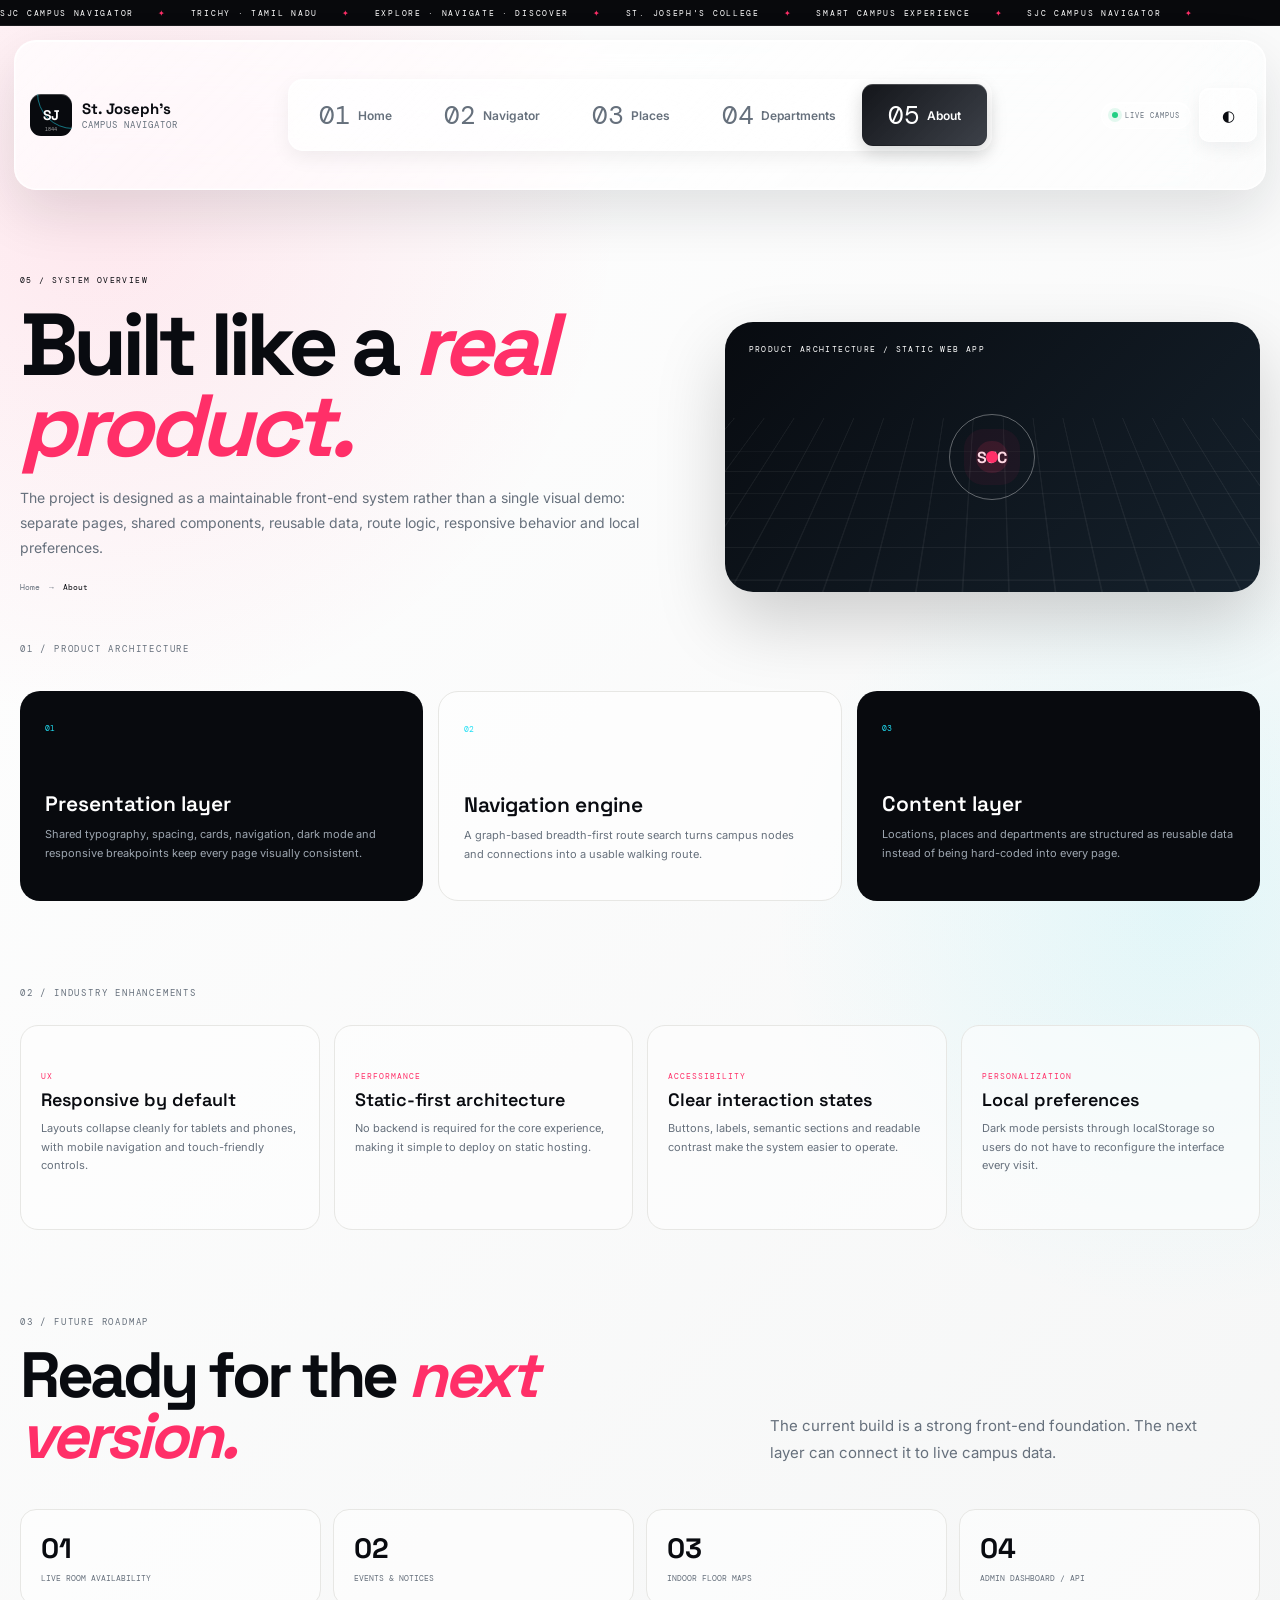
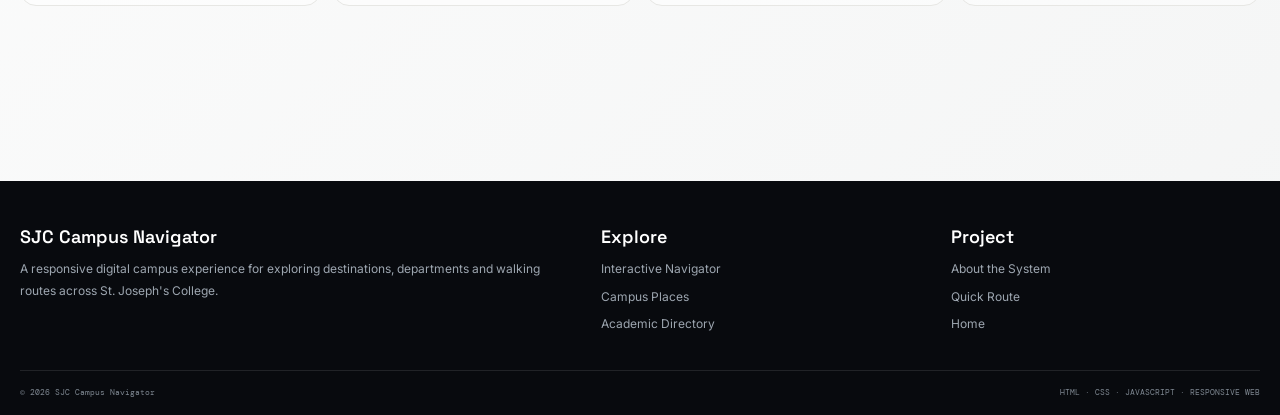
==== about.html @ dd1630ba "Add files via upload" ====
<!doctype html><html lang="en"><head><meta charset="UTF-8"><meta name="viewport" content="width=device-width,initial-scale=1.0"><meta name="description" content="SJC Campus Navigator — an interactive digital campus experience for St. Joseph's College, Tiruchirappalli."><link rel="preconnect" href="https://fonts.googleapis.com"><link rel="preconnect" href="https://fonts.gstatic.com" crossorigin><link href="https://fonts.googleapis.com/css2?family=DM+Mono:wght@400;500&family=Inter:wght@400;500;600;700;800&family=Space+Grotesk:wght@400;500;600;700&display=swap" rel="stylesheet"><link rel="stylesheet" href="style.css"><link rel="stylesheet" href="app.css"><title>SJC — About the Navigator</title></head><body><div class="top-strip"><div class="strip-track"><span>SJC CAMPUS NAVIGATOR</span><i>✦</i><span>TRICHY · TAMIL NADU</span><i>✦</i><span>EXPLORE · NAVIGATE · DISCOVER</span><i>✦</i><span>ST. JOSEPH'S COLLEGE</span><i>✦</i><span>SMART CAMPUS EXPERIENCE</span><i>✦</i><span>SJC CAMPUS NAVIGATOR</span><i>✦</i></div></div>
<header class="site-header"><a href="index.html" class="brand"><div class="brand-mark"><span>SJ</span><small>1844</small></div><div class="brand-copy"><strong>St. Joseph's</strong><span>Campus Navigator</span></div></a>
<nav class="main-nav"><a href="index.html" data-page="index.html" class="">01 <span>Home</span></a><a href="navigator.html" data-page="navigator.html" class="">02 <span>Navigator</span></a><a href="places.html" data-page="places.html" class="">03 <span>Places</span></a><a href="departments.html" data-page="departments.html" class="">04 <span>Departments</span></a><a href="about.html" data-page="about.html" class="active">05 <span>About</span></a></nav><div class="header-actions"><div class="live-status"><span></span>LIVE CAMPUS</div><button data-theme class="icon-button" aria-label="Toggle theme">◐</button><button class="icon-button mobile-toggle" aria-label="Open menu" aria-expanded="false">☰</button></div></header>
<main class="page-shell"><section class="page-hero"><div class="page-hero-grid"><div><span class="page-kicker">05 / SYSTEM OVERVIEW</span><h1>Built like a <em>real product.</em></h1><p>The project is designed as a maintainable front-end system rather than a single visual demo: separate pages, shared components, reusable data, route logic, responsive behavior and local preferences.</p><div class="breadcrumbs"><a href="index.html">Home</a><b>→</b><span>About</span></div></div><div class="page-hero-art"><span class="art-label">PRODUCT ARCHITECTURE / STATIC WEB APP</span><div class="art-pin">SJC</div></div></div></section>
<section><span class="section-label">01 / PRODUCT ARCHITECTURE</span><div class="feature-grid"><article class="feature-card"><span class="num">01</span><h3>Presentation layer</h3><p>Shared typography, spacing, cards, navigation, dark mode and responsive breakpoints keep every page visually consistent.</p></article><article class="feature-card light"><span class="num">02</span><h3>Navigation engine</h3><p>A graph-based breadth-first route search turns campus nodes and connections into a usable walking route.</p></article><article class="feature-card"><span class="num">03</span><h3>Content layer</h3><p>Locations, places and departments are structured as reusable data instead of being hard-coded into every page.</p></article></div></section>
<section style="padding:80px 0 20px"><span class="section-label">02 / INDUSTRY ENHANCEMENTS</span><div class="directory-grid" style="margin-top:25px"><article class="directory-card"><span class="card-category">UX</span><h3>Responsive by default</h3><p>Layouts collapse cleanly for tablets and phones, with mobile navigation and touch-friendly controls.</p></article><article class="directory-card"><span class="card-category">PERFORMANCE</span><h3>Static-first architecture</h3><p>No backend is required for the core experience, making it simple to deploy on static hosting.</p></article><article class="directory-card"><span class="card-category">ACCESSIBILITY</span><h3>Clear interaction states</h3><p>Buttons, labels, semantic sections and readable contrast make the system easier to operate.</p></article><article class="directory-card"><span class="card-category">PERSONALIZATION</span><h3>Local preferences</h3><p>Dark mode persists through localStorage so users do not have to reconfigure the interface every visit.</p></article></div></section>
<section style="padding:60px 0 40px"><div class="section-heading-row"><div><span class="section-label">03 / FUTURE ROADMAP</span><h2>Ready for the <em>next version.</em></h2></div><p>The current build is a strong front-end foundation. The next layer can connect it to live campus data.</p></div><div class="stats-row"><div class="stat-card"><strong>01</strong><span>Live room availability</span></div><div class="stat-card"><strong>02</strong><span>Events & notices</span></div><div class="stat-card"><strong>03</strong><span>Indoor floor maps</span></div><div class="stat-card"><strong>04</strong><span>Admin dashboard / API</span></div></div></section></main><footer class="app-footer"><div class="app-footer-inner"><div><h3>SJC Campus Navigator</h3><p>A responsive digital campus experience for exploring destinations, departments and walking routes across St. Joseph's College.</p></div><div><h3>Explore</h3><div class="app-footer-links"><a href="navigator.html">Interactive Navigator</a><a href="places.html">Campus Places</a><a href="departments.html">Academic Directory</a></div></div><div><h3>Project</h3><div class="app-footer-links"><a href="about.html">About the System</a><a href="navigator.html?to=library">Quick Route</a><a href="index.html">Home</a></div></div></div><div class="app-footer-bottom"><span>© <span data-year>2026</span> SJC Campus Navigator</span><span>HTML · CSS · JAVASCRIPT · RESPONSIVE WEB</span></div></footer><script src="app.js"></script></body></html>
---- style.css ----
/* =========================================================
   SJC CAMPUS NAVIGATOR
   REFERENCE-INSPIRED EDITORIAL PORTFOLIO UI

   DESIGN ONLY
   HTML / JAVASCRIPT BEHAVIOUR UNCHANGED
========================================================= */

:root{
  --ink:#090b10;
  --ink-2:#171a21;
  --muted:#66707c;

  --paper:#f8f8f6;
  --white:#fff;

  --pink:#ff2f68;
  --pink-soft:#ffd9e5;

  --cyan:#20dff4;
  --cyan-soft:#d9fbff;

  --line:#e7e7e4;

  --dark:#071018;
  --dark-card:#0d1720;

  --ease:cubic-bezier(.2,.8,.2,1);

  --shadow:
    0 20px 55px rgba(15,18,24,.10);

  --shadow-sm:
    0 10px 28px rgba(15,18,24,.08);

  --r:18px;
  --r-lg:26px;
  --r-xl:34px;
}


/* =========================================================
   RESET
========================================================= */

*{
  margin:0;
  padding:0;
  box-sizing:border-box;
}

html{
  scroll-behavior:smooth;
}

body{
  min-height:100vh;
  overflow-x:hidden;

  font-family:"Inter",Arial,sans-serif;
  color:var(--ink);

  background:
    radial-gradient(
      circle at 8% 10%,
      rgba(255,47,104,.11),
      transparent 24%
    ),
    radial-gradient(
      circle at 92% 45%,
      rgba(32,223,244,.10),
      transparent 25%
    ),
    linear-gradient(
      135deg,
      #ffffff,
      #f4f5f5
    );
}

body.dark{
  --ink:#f5f7fa;
  --ink-2:#ffffff;
  --muted:#9aa7b2;
  --line:rgba(255,255,255,.10);

  background:
    radial-gradient(
      circle at 8% 10%,
      rgba(255,47,104,.14),
      transparent 25%
    ),
    radial-gradient(
      circle at 90% 35%,
      rgba(32,223,244,.10),
      transparent 27%
    ),
    linear-gradient(
      135deg,
      #061018,
      #0a151e
    );
}

a{
  color:inherit;
  text-decoration:none;
}

button,
input,
select{
  font:inherit;
}


/* =========================================================
   AMBIENT BACKGROUND
========================================================= */

.ambient{
  position:fixed;

  width:360px;
  height:360px;

  border-radius:50%;

  filter:blur(110px);

  opacity:.15;

  pointer-events:none;

  z-index:-1;

  animation:
    floatOrb 12s ease-in-out infinite alternate;
}

.ambient-one{
  top:0;
  left:-180px;

  background:var(--pink);
}

.ambient-two{
  top:42%;
  right:-180px;

  background:var(--cyan);

  animation-delay:-4s;
}

.ambient-three{
  bottom:-220px;
  left:42%;

  background:#ff6eaa;

  animation-delay:-7s;
}

@keyframes floatOrb{

  to{
    transform:
      translate3d(30px,25px,0)
      scale(1.08);
  }

}


/* =========================================================
   TOP STRIP
========================================================= */

.top-strip{
  height:26px;

  overflow:hidden;

  background:#08090c;

  color:#fff;

  border-bottom:
    1px solid rgba(255,255,255,.08);
}

.strip-track{
  width:max-content;
  height:100%;

  display:flex;
  align-items:center;

  gap:24px;

  animation:
    stripMove 28s linear infinite;

  font-family:"DM Mono",monospace;

  font-size:8px;

  letter-spacing:1.7px;

  white-space:nowrap;
}

.strip-track i{
  color:var(--pink);
  font-style:normal;
}

@keyframes stripMove{

  from{
    transform:translateX(0);
  }

  to{
    transform:translateX(-50%);
  }

}


/* =========================================================
   HEADER
========================================================= */

.site-header{

  position:sticky;

  top:12px;

  z-index:100;

  width:min(
    1240px,
    calc(100% - 34px)
  );

  min-height:64px;

  margin:14px auto 0;

  padding:
    8px
    10px
    8px
    15px;

  display:flex;

  align-items:center;

  justify-content:space-between;

  gap:20px;

  border:
    1px solid rgba(0,0,0,.08);

  border-radius:16px;

  background:
    rgba(255,255,255,.84);

  backdrop-filter:
    blur(22px);

  -webkit-backdrop-filter:
    blur(22px);

  box-shadow:
    0 12px 35px
    rgba(10,12,16,.07);
}

body.dark .site-header{

  background:
    rgba(7,16,24,.86);

  border-color:
    rgba(255,255,255,.10);
}


/* =========================================================
   BRAND
========================================================= */

.brand{
  display:flex;
  align-items:center;

  gap:10px;
}

.brand-mark{

  width:42px;
  height:42px;

  display:grid;
  place-items:center;

  position:relative;

  overflow:hidden;

  border-radius:11px;

  background:#080a0e;

  color:#fff;

  box-shadow:
    inset 0 1px
    rgba(255,255,255,.25);
}

.brand-mark::after{

  content:"";

  position:absolute;

  width:70px;
  height:70px;

  border:
    1px solid
    rgba(32,223,244,.5);

  border-radius:50%;

  transform:
    translate(22px,-22px);
}

.brand-mark span{

  position:relative;

  z-index:1;

  font:
    700 14px
    "Space Grotesk",
    sans-serif;
}

.brand-mark small{

  position:absolute;

  bottom:3px;

  font:
    5px
    "DM Mono",
    monospace;

  opacity:.65;
}

.brand-copy strong{

  display:block;

  font:
    700 13px
    "Space Grotesk",
    sans-serif;
}

.brand-copy span{

  display:block;

  margin-top:1px;

  color:var(--muted);

  font:
    7px
    "DM Mono",
    monospace;

  letter-spacing:1px;

  text-transform:uppercase;
}


/* =========================================================
   NAVIGATION
========================================================= */

.main-nav{

  display:flex;

  align-items:center;

  gap:24px;
}

.main-nav a{

  position:relative;

  display:flex;

  align-items:center;

  gap:5px;

  color:var(--muted);

  font:
    8px
    "DM Mono",
    monospace;

  transition:
    .3s var(--ease);
}

.main-nav a span{

  font:
    600 10px
    Inter,
    sans-serif;
}

.main-nav a::after{

  content:"";

  position:absolute;

  left:0;
  right:0;

  bottom:-8px;

  height:2px;

  border-radius:9px;

  background:
    linear-gradient(
      90deg,
      var(--pink),
      var(--cyan)
    );

  transform:
    scaleX(0);

  transform-origin:left;

  transition:
    .3s var(--ease);
}

.main-nav a:hover,
.main-nav a.active{

  color:var(--ink);
}

.main-nav a:hover::after,
.main-nav a.active::after{

  transform:
    scaleX(1);
}


/* =========================================================
   HEADER ACTIONS
========================================================= */

.header-actions{

  display:flex;

  align-items:center;

  gap:8px;
}

.live-status{

  display:flex;

  align-items:center;

  gap:7px;

  padding:
    8px
    10px;

  border:
    1px solid
    var(--line);

  border-radius:50px;

  color:var(--muted);

  font:
    7px
    "DM Mono",
    monospace;

  letter-spacing:1px;
}

.live-status span{

  width:6px;
  height:6px;

  border-radius:50%;

  background:#21cf83;

  box-shadow:
    0 0 0 4px
    rgba(33,207,131,.12);

  animation:
    pulseDot 2s infinite;
}

@keyframes pulseDot{

  50%{

    box-shadow:
      0 0 0 8px
      rgba(33,207,131,0);
  }

}

.icon-button{

  width:36px;
  height:36px;

  border:
    1px solid
    var(--line);

  border-radius:10px;

  background:transparent;

  color:var(--ink);

  cursor:pointer;

  transition:
    .3s var(--ease);
}

.icon-button:hover{

  transform:
    rotate(20deg);

  border-color:
    var(--pink);
}


/* =========================================================
   HERO
========================================================= */

.hero{

  width:min(
    1240px,
    calc(100% - 34px)
  );

  margin:
    58px auto 0;
}

.hero-grid{

  min-height:620px;

  display:grid;

  grid-template-columns:
    .88fr
    1.12fr;

  align-items:center;

  gap:46px;
}

.hero-copy{

  animation:
    revealUp
    .8s
    var(--ease)
    both;
}

@keyframes revealUp{

  from{

    opacity:0;

    transform:
      translateY(28px);
  }

  to{

    opacity:1;

    transform:none;
  }

}

.hero-index{

  margin-bottom:22px;

  color:var(--muted);

  font:
    8px
    "DM Mono",
    monospace;

  letter-spacing:2px;
}

.hero-eyebrow{

  width:max-content;

  display:flex;

  align-items:center;

  gap:8px;

  padding:
    7px
    11px;

  border:
    1px solid
    var(--line);

  border-radius:50px;

  color:var(--pink);

  background:
    rgba(255,255,255,.55);

  font:
    8px
    "DM Mono",
    monospace;

  letter-spacing:1px;
}

body.dark .hero-eyebrow{

  background:
    rgba(255,255,255,.04);
}

.pulse{

  width:6px;
  height:6px;

  border-radius:50%;

  background:var(--pink);

  box-shadow:
    0 0 0 5px
    rgba(255,47,104,.10);
}

.hero h1{

  margin-top:25px;

  font:
    700
    clamp(58px,7vw,96px)
    /.86
    "Space Grotesk",
    sans-serif;

  letter-spacing:-6px;
}

.hero h1 span{

  display:block;

  color:var(--pink);

  font-style:italic;
}

.hero h1 small{

  display:block;

  margin-top:14px;

  color:var(--muted);

  font:
    500
    clamp(16px,1.8vw,22px)
    /1.2
    Inter,
    sans-serif;

  letter-spacing:-.8px;
}

.hero-description{

  max-width:560px;

  margin-top:28px;

  color:var(--muted);

  font-size:13px;

  line-height:1.8;
}


/* =========================================================
   HERO BUTTONS
========================================================= */

.hero-buttons{

  display:flex;

  gap:9px;

  margin-top:28px;
}

.btn{

  min-height:46px;

  display:inline-flex;

  align-items:center;

  justify-content:center;

  gap:24px;

  padding:
    0
    17px;

  border-radius:11px;

  font-size:10px;

  font-weight:800;

  transition:
    .35s var(--ease);
}

.btn-primary{

  color:#fff;

  background:#080a0e;

  box-shadow:
    0 13px 28px
    rgba(8,10,14,.16);
}

.btn-primary b{

  font-size:17px;

  font-weight:400;
}

.btn-primary:hover{

  transform:
    translateY(-4px);

  box-shadow:
    0 20px 36px
    rgba(8,10,14,.22);
}

.btn-outline{

  border:
    1px solid
    var(--line);

  background:
    rgba(255,255,255,.45);
}

.btn-outline:hover{

  transform:
    translateY(-4px);

  border-color:
    var(--pink);

  color:var(--pink);
}


/* =========================================================
   HERO META
========================================================= */

.hero-meta{

  display:grid;

  grid-template-columns:
    repeat(4,1fr);

  max-width:560px;

  margin-top:48px;

  border-top:
    1px solid
    var(--line);
}

.hero-meta div{

  padding:
    16px
    12px
    0
    0;

  border-right:
    1px solid
    var(--line);
}

.hero-meta div:not(:first-child){

  padding-left:14px;
}

.hero-meta div:last-child{

  border-right:0;
}

.hero-meta strong{

  display:block;

  font:
    700 21px
    "Space Grotesk",
    sans-serif;
}

.hero-meta span{

  display:block;

  margin-top:4px;

  color:var(--muted);

  font:
    7px
    "DM Mono",
    monospace;

  text-transform:uppercase;

  letter-spacing:.8px;
}


/* =========================================================
   HERO ART
========================================================= */

.hero-art{

  position:relative;

  min-height:570px;
}

.art-frame{

  position:absolute;

  inset:
    10px
    0
    20px
    20px;

  overflow:hidden;

  border-radius:30px;

  border:
    1px solid
    rgba(255,255,255,.7);

  background:

    radial-gradient(
      circle at 80% 18%,
      rgba(32,223,244,.32),
      transparent 25%
    ),

    radial-gradient(
      circle at 18% 80%,
      rgba(255,47,104,.28),
      transparent 28%
    ),

    linear-gradient(
      145deg,
      #090b10,
      #141922 55%,
      #090b10
    );

  box-shadow:
    0 35px 80px
    rgba(9,11,16,.22);
}

.art-grid{

  position:absolute;

  inset:0;

  background-image:

    linear-gradient(
      rgba(255,255,255,.045)
      1px,
      transparent 1px
    ),

    linear-gradient(
      90deg,
      rgba(255,255,255,.045)
      1px,
      transparent 1px
    );

  background-size:
    42px
    42px;

  mask-image:
    linear-gradient(
      to bottom right,
      #000,
      transparent
    );
}

.art-topline{

  position:absolute;

  top:20px;

  left:23px;
  right:23px;

  display:flex;

  justify-content:space-between;

  color:
    rgba(255,255,255,.55);

  font:
    7px
    "DM Mono",
    monospace;

  letter-spacing:1.4px;
}

.art-coordinate{

  position:absolute;

  right:23px;

  top:70px;

  color:
    rgba(255,255,255,.32);

  font:
    7px/1.7
    "DM Mono",
    monospace;

  text-align:right;
}


/* =========================================================
   HERO ORBITS
========================================================= */

.art-orbit{

  position:absolute;

  border:
    1px solid
    rgba(32,223,244,.17);

  border-radius:50%;
}

.orbit-a{

  width:460px;
  height:460px;

  left:55px;
  top:70px;
}

.orbit-b{

  width:320px;
  height:320px;

  left:125px;
  top:140px;
}


/* =========================================================
   HERO CENTRAL BLOCK
========================================================= */

.art-building{

  position:absolute;

  left:50%;
  top:50%;

  width:165px;
  height:165px;

  display:flex;

  flex-direction:column;

  align-items:center;

  justify-content:center;

  transform:
    translate(-50%,-50%);

  border:
    1px solid
    rgba(255,255,255,.25);

  border-radius:24px;

  background:
    linear-gradient(
      145deg,
      rgba(255,255,255,.13),
      rgba(255,255,255,.04)
    );

  box-shadow:
    inset 0 1px
    rgba(255,255,255,.25),

    0 25px 60px
    rgba(0,0,0,.22);

  backdrop-filter:
    blur(15px);

  color:#fff;
}

.art-building span{

  font:
    700 34px
    "Space Grotesk",
    sans-serif;

  letter-spacing:-2px;
}

.art-building small{

  margin-top:3px;

  color:
    rgba(255,255,255,.55);

  font:
    7px
    "DM Mono",
    monospace;

  letter-spacing:2px;
}


/* =========================================================
   HERO ROUTE
========================================================= */

.art-route{

  position:absolute;

  inset:0;

  pointer-events:none;
}

.art-route svg{

  width:100%;
  height:100%;

  overflow:visible;
}

.art-route path{

  fill:none;

  stroke:var(--pink);

  stroke-width:2;

  stroke-dasharray:
    7
    10;

  filter:
    drop-shadow(
      0 0 6px
      rgba(255,47,104,.4)
    );
}

.route-traveller{

  position:absolute;

  left:51%;
  top:44%;

  width:9px;
  height:9px;

  border-radius:50%;

  background:var(--cyan);

  box-shadow:

    0 0 0 6px
    rgba(32,223,244,.12),

    0 0 22px
    rgba(32,223,244,.75);

  animation:
    traveller 5s
    ease-in-out
    infinite;
}

@keyframes traveller{

  0%,100%{
    transform:
      translate(-35px,25px);
  }

  50%{
    transform:
      translate(35px,-20px);
  }

}


/* =========================================================
   HERO NODES
========================================================= */

.art-node{

  position:absolute;

  display:flex;

  align-items:center;

  gap:7px;

  color:
    rgba(255,255,255,.75);

  font:
    7px
    "DM Mono",
    monospace;

  letter-spacing:1px;
}

.art-node span{

  width:7px;
  height:7px;

  border-radius:50%;

  background:var(--cyan);

  box-shadow:
    0 0 0 5px
    rgba(32,223,244,.10);
}

.node-one{
  left:11%;
  top:38%;
}

.node-two{
  left:38%;
  top:22%;
}

.node-three{
  right:11%;
  bottom:31%;
}


/* =========================================================
   HERO CAPTION
========================================================= */

.art-caption{

  position:absolute;

  left:24px;
  bottom:22px;

  display:flex;

  align-items:end;

  gap:18px;

  color:#fff;
}

.art-caption span{

  font:
    7px
    "DM Mono",
    monospace;

  color:
    rgba(255,255,255,.5);
}

.art-caption strong{

  font:
    700 22px/1
    "Space Grotesk",
    sans-serif;

  letter-spacing:-1px;
}


/* =========================================================
   FLOATING LABELS
========================================================= */

.floating-label{

  position:absolute;

  padding:
    9px
    11px;

  border:
    1px solid
    var(--line);

  border-radius:10px;

  background:
    rgba(255,255,255,.9);

  box-shadow:
    var(--shadow-sm);

  font:
    8px
    "DM Mono",
    monospace;

  color:var(--ink);

  backdrop-filter:
    blur(12px);
}

.floating-label span{

  margin-right:7px;

  color:var(--pink);

  font-weight:700;
}

.label-one{
  left:0;
  top:20%;
}

.label-two{
  right:-8px;
  bottom:19%;
}


/* =========================================================
   MARQUEES
========================================================= */

.hero-marquee,
.footer-marquee{

  overflow:hidden;

  border-top:
    1px solid
    var(--line);

  border-bottom:
    1px solid
    var(--line);
}

.hero-marquee div,
.footer-marquee div{

  width:max-content;

  display:flex;

  align-items:center;

  gap:30px;

  padding:
    12px 0;

  animation:
    marquee
    25s
    linear
    infinite;

  font:
    700 8px
    "DM Mono",
    monospace;

  letter-spacing:2px;
}

.hero-marquee b,
.footer-marquee b{

  color:var(--pink);
}

@keyframes marquee{

  to{
    transform:
      translateX(-50%);
  }

}


/* =========================================================
   COMMON SECTIONS
========================================================= */

.intro-section,
.navigator-section,
.places-section,
.departments-section,
.life-section,
.about-section{

  width:min(
    1240px,
    calc(100% - 34px)
  );

  margin:0 auto;
}

.intro-section{

  display:grid;

  grid-template-columns:
    70px
    1fr
    1fr;

  gap:30px;

  padding:
    110px
    0
    85px;
}

.section-number{

  font:
    10px
    "DM Mono",
    monospace;

  color:var(--pink);
}

.section-label{

  color:var(--muted);

  font:
    8px
    "DM Mono",
    monospace;

  letter-spacing:1.8px;
}

.intro-content h2,
.section-heading-row h2,
.department-heading h2,
.life-intro h2{

  margin-top:16px;

  font:
    700
    clamp(40px,5vw,64px)
    /.95
    "Space Grotesk",
    sans-serif;

  letter-spacing:-3.5px;
}

.intro-content h2 em,
.section-heading-row h2 em,
.department-heading h2 em,
.life-intro h2 em,
.about-content h2 em{

  color:var(--pink);

  font-style:italic;
}

.intro-content p{

  max-width:500px;

  margin-top:28px;

  color:var(--muted);

  font-size:13px;

  line-height:1.8;
}

.intro-stats{

  display:grid;

  grid-template-columns:
    repeat(2,1fr);

  align-self:end;
}

.intro-stat{

  padding:24px;

  border-top:
    1px solid
    var(--line);

  transition:
    .3s var(--ease);
}

.intro-stat:hover{

  background:
    rgba(255,255,255,.55);

  transform:
    translateY(-3px);
}

.intro-stat strong{

  display:block;

  font:
    700 30px
    "Space Grotesk",
    sans-serif;
}

.intro-stat span{

  display:block;

  margin-top:4px;

  color:var(--muted);

  font:
    8px
    "DM Mono",
    monospace;

  text-transform:uppercase;
}


/* =========================================================
   SECTION HEADINGS
========================================================= */

.navigator-section,
.places-section,
.departments-section,
.life-section{

  padding:
    100px
    0;
}

.section-heading-row{

  display:grid;

  grid-template-columns:
    1fr
    .7fr;

  gap:50px;

  align-items:end;

  margin-bottom:42px;
}

.section-heading-row p{

  max-width:430px;

  color:var(--muted);

  font-size:12px;

  line-height:1.8;
}


/* =========================================================
   NAVIGATOR
========================================================= */

.navigator-shell{

  display:grid;

  grid-template-columns:
    340px
    1fr;

  gap:16px;
}

.route-panel,
.map-panel{

  border:
    1px solid
    var(--line);

  border-radius:
    var(--r-lg);

  background:
    rgba(255,255,255,.72);

  box-shadow:
    var(--shadow-sm);

  overflow:hidden;
}

body.dark .route-panel,
body.dark .map-panel{

  background:
    rgba(255,255,255,.035);
}

.route-panel{

  padding:24px;
}

.route-panel::before{

  content:"";

  display:block;

  width:80px;

  height:3px;

  margin-bottom:22px;

  background:
    linear-gradient(
      90deg,
      var(--pink),
      var(--cyan)
    );

  border-radius:9px;
}

.panel-top{

  display:flex;

  justify-content:space-between;

  align-items:start;
}

.panel-top span{

  color:var(--muted);

  font:
    7px
    "DM Mono",
    monospace;

  letter-spacing:1.4px;
}

.panel-top h3{

  margin-top:8px;

  font:
    700 29px
    "Space Grotesk",
    sans-serif;

  letter-spacing:-1.5px;
}

.route-number{

  font:
    9px
    "DM Mono",
    monospace;

  color:var(--pink);
}


/* =========================================================
   ROUTE FORM
========================================================= */

.route-form{

  margin-top:26px;
}

.location-field label{

  display:block;

  margin-bottom:7px;

  color:var(--muted);

  font:
    7px
    "DM Mono",
    monospace;

  letter-spacing:1px;
}

.select-box{

  position:relative;

  display:flex;

  align-items:center;

  border:
    1px solid
    var(--line);

  border-radius:11px;

  background:
    rgba(255,255,255,.6);

  transition:.25s;
}

.select-box:focus-within{

  border-color:
    var(--pink);

  box-shadow:
    0 0 0 4px
    rgba(255,47,104,.07);
}

select{

  width:100%;

  min-height:45px;

  padding:
    0
    12px
    0
    35px;

  border:0;

  outline:0;

  background:transparent;

  color:var(--ink);

  appearance:none;

  font-size:10px;
}

select option{

  background:#fff;

  color:#111;
}

body.dark select option{

  background:#0d1720;

  color:#fff;
}

.start-pin,
.destination-pin{

  position:absolute;

  left:13px;

  width:9px;
  height:9px;

  border-radius:50%;

  border:
    2px solid
    var(--pink);
}

.destination-pin{

  border-color:
    var(--cyan);
}

.swap-button{

  width:31px;

  height:31px;

  margin:
    8px auto;

  display:block;

  border:
    1px solid
    var(--line);

  border-radius:50%;

  background:var(--paper);

  color:var(--ink);

  cursor:pointer;

  transition:.25s;
}

body.dark .swap-button{

  background:#111c25;
}

.swap-button:hover{

  transform:
    rotate(180deg);

  border-color:
    var(--pink);
}

.route-button{

  width:100%;

  min-height:47px;

  margin-top:17px;

  border:0;

  border-radius:11px;

  background:#080a0e;

  color:#fff;

  display:flex;

  align-items:center;

  justify-content:space-between;

  padding:
    0
    15px;

  font-size:10px;

  font-weight:800;

  cursor:pointer;

  transition:
    .3s var(--ease);
}

.route-button b{

  font-size:18px;

  font-weight:400;
}

.route-button:hover{

  transform:
    translateY(-3px);

  background:
    linear-gradient(
      90deg,
      var(--pink),
      #ff4e7d
    );
}


/* =========================================================
   ROUTE RESULT
========================================================= */

.route-result{

  margin-top:18px;

  padding:17px;

  border:
    1px solid
    var(--line);

  border-radius:13px;

  background:
    rgba(255,255,255,.45);
}

.result-heading{

  display:flex;

  justify-content:space-between;

  color:var(--muted);

  font:
    7px
    "DM Mono",
    monospace;
}

.result-heading strong{

  color:#21ad71;
}

.result-metrics{

  display:grid;

  grid-template-columns:
    1fr
    1fr;

  margin-top:17px;
}

.result-metrics div{

  padding-right:12px;
}

.result-metrics div:first-child{

  border-right:
    1px solid
    var(--line);
}

.result-metrics div:last-child{

  padding-left:12px;
}

.result-metrics strong{

  display:block;

  font:
    700 22px
    "Space Grotesk",
    sans-serif;
}

.result-metrics span{

  display:block;

  margin-top:3px;

  color:var(--muted);

  font:
    7px
    "DM Mono",
    monospace;
}

.route-result p{

  margin-top:15px;

  color:var(--muted);

  font-size:9px;

  line-height:1.6;
}

.reset-button{

  width:100%;

  margin-top:10px;

  padding:10px;

  border:
    1px solid
    var(--line);

  border-radius:10px;

  background:transparent;

  color:var(--muted);

  font-size:9px;

  cursor:pointer;
}

.reset-button:hover{

  border-color:
    var(--pink);

  color:var(--pink);
}

.route-tip{

  margin-top:15px;

  padding-top:15px;

  border-top:
    1px solid
    var(--line);

  color:var(--muted);

  font-size:8px;

  line-height:1.6;
}

.route-tip span{

  display:block;

  margin-bottom:4px;

  color:var(--cyan);

  font:
    700 7px
    "DM Mono",
    monospace;
}


/* =========================================================
   MAP
========================================================= */

.map-panel{

  padding:12px;
}

.map-header{

  min-height:42px;

  display:flex;

  align-items:center;

  justify-content:space-between;

  padding:
    0
    8px
    8px;
}

.map-live{

  display:flex;

  align-items:center;

  gap:7px;

  color:var(--muted);

  font:
    7px
    "DM Mono",
    monospace;

  letter-spacing:1px;
}

.map-live span{

  width:6px;
  height:6px;

  border-radius:50%;

  background:#21cf83;

  box-shadow:
    0 0 0 4px
    rgba(33,207,131,.12);
}

.map-header-right{

  display:flex;

  align-items:center;

  gap:10px;
}

.map-header-right > span{

  color:var(--muted);

  font:
    7px
    "DM Mono",
    monospace;
}

.map-controls{

  display:flex;

  gap:4px;
}

.map-controls button{

  width:29px;
  height:29px;

  border:
    1px solid
    var(--line);

  border-radius:8px;

  background:transparent;

  color:var(--ink);

  cursor:pointer;
}

.map-controls button:hover{

  border-color:
    var(--pink);

  color:var(--pink);
}

.map-wrapper{

  position:relative;

  min-height:570px;

  overflow:hidden;

  border-radius:18px;

  cursor:grab;

  background:#eef2f3;
}

.map-wrapper:active{

  cursor:grabbing;
}

#campusMap{

  width:100%;

  height:570px;

  display:block;
}


/* =========================================================
   MAP GRAPHICS
========================================================= */

.map-grid path{

  stroke:#c9d0d4;

  stroke-width:1;

  stroke-dasharray:
    3
    7;
}

.green-zone{

  fill:#dff3e8;

  opacity:.85;
}

.roads path{

  fill:none;

  stroke:#fff;

  stroke-width:38;

  stroke-linecap:round;

  filter:
    drop-shadow(
      0 4px 5px
      rgba(0,0,0,.08)
    );
}

.road-label{

  fill:#9ba5ad;

  font:
    12px
    "DM Mono",
    monospace;

  letter-spacing:1px;
}


/* =========================================================
   MAP LOCATIONS
========================================================= */

.map-location{

  cursor:pointer;

  transition:
    transform .2s;
}

.map-location rect{

  fill:#fff;

  stroke:#dce1e4;

  stroke-width:2;

  filter:url(#mapShadow);

  transition:.25s;
}

.map-location:hover rect,
.map-location.active rect{

  fill:#fff0f4;

  stroke:var(--pink);

  stroke-width:3;
}

.heritage-location rect{

  fill:#fff5f8;
}

.accent-location rect{

  fill:#effcff;
}

.facility-location rect{

  fill:#f6f7f8;
}

.building-title{

  fill:#111;

  font:
    700 13px
    Inter,
    sans-serif;

  text-anchor:middle;
}

.building-subtitle{

  fill:#79838d;

  font:
    9px
    "DM Mono",
    monospace;

  text-anchor:middle;
}


/* =========================================================
   ROUTE GRAPHICS
========================================================= */

#routeLayer{

  pointer-events:none;
}

.route-path{

  fill:none;

  stroke:var(--pink);

  stroke-width:8;

  stroke-linecap:round;

  stroke-linejoin:round;

  filter:
    drop-shadow(
      0 3px 5px
      rgba(255,47,104,.28)
    );

  stroke-dasharray:
    12
    12;

  animation:
    dashRoute
    1.5s
    linear
    infinite;
}

@keyframes dashRoute{

  to{
    stroke-dashoffset:-24;
  }

}

.route-stop{

  fill:#fff;

  stroke:var(--pink);

  stroke-width:4;
}

.route-travel-dot{

  fill:var(--cyan);

  filter:
    drop-shadow(
      0 0 6px
      rgba(32,223,244,.7)
    );
}


/* =========================================================
   COMPASS
========================================================= */

.map-compass circle{

  fill:
    rgba(255,255,255,.9);

  stroke:#ddd;
}

.map-compass text{

  fill:#222;

  font:
    700 12px
    Inter,
    sans-serif;
}

.map-compass path{

  stroke:#222;
}


/* =========================================================
   MAP FOOTER
========================================================= */

.map-bottom{

  display:flex;

  align-items:center;

  justify-content:space-between;

  padding:
    9px
    5px
    2px;
}

.map-legend{

  display:flex;

  gap:12px;

  flex-wrap:wrap;
}

.map-legend span{

  display:flex;

  align-items:center;

  gap:5px;

  color:var(--muted);

  font:
    7px
    "DM Mono",
    monospace;
}

.map-legend i{

  width:7px;
  height:7px;

  border-radius:50%;

  display:block;
}

.legend-academic{
  background:var(--cyan);
}

.legend-heritage{
  background:var(--pink);
}

.legend-facility{
  background:#9ca7b0;
}

.legend-gate{
  background:#111;
}

.map-coordinates{

  color:var(--muted);

  font:
    7px
    "DM Mono",
    monospace;
}


/* =========================================================
   PLACES
========================================================= */

.place-grid{

  display:grid;

  grid-template-columns:
    repeat(4,1fr);

  gap:12px;
}

.place-card{

  position:relative;

  min-height:230px;

  padding:20px;

  border:
    1px solid
    var(--line);

  border-radius:16px;

  background:
    rgba(255,255,255,.75);

  overflow:hidden;

  cursor:pointer;

  transition:
    .35s var(--ease);
}

body.dark .place-card{

  background:
    rgba(255,255,255,.035);
}

.place-card::before{

  content:"";

  position:absolute;

  left:0;
  top:0;

  width:100%;

  height:4px;

  background:
    linear-gradient(
      90deg,
      var(--pink),
      var(--cyan)
    );

  transform:
    scaleX(0);

  transform-origin:left;

  transition:.35s;
}

.place-card:hover{

  transform:
    translateY(-7px);

  box-shadow:
    var(--shadow);
}

.place-card:hover::before{

  transform:
    scaleX(1);
}

.place-index{

  position:absolute;

  right:17px;
  top:17px;

  color:#aab2b8;

  font:
    8px
    "DM Mono",
    monospace;
}

.place-icon{

  width:44px;
  height:44px;

  display:grid;

  place-items:center;

  margin-bottom:38px;

  border-radius:12px;

  background:
    linear-gradient(
      145deg,
      #080a0e,
      #2b3037
    );

  color:#fff;

  font:
    700 15px
    "Space Grotesk",
    sans-serif;
}

.place-card > span{

  color:var(--pink);

  font:
    7px
    "DM Mono",
    monospace;

  letter-spacing:1px;
}

.place-card h3{

  margin-top:7px;

  font:
    700 20px
    "Space Grotesk",
    sans-serif;

  letter-spacing:-.7px;
}

.place-card p{

  margin-top:8px;

  color:var(--muted);

  font-size:10px;

  line-height:1.6;
}


/* =========================================================
   DEPARTMENTS
========================================================= */

.departments-section{

  border-top:
    1px solid
    var(--line);
}

.department-heading{

  display:grid;

  grid-template-columns:
    1fr
    300px;

  gap:40px;

  align-items:end;
}

.department-heading h2{

  margin-top:14px;
}

.department-search{

  display:flex;

  align-items:center;

  gap:10px;

  padding:
    0
    13px;

  border:
    1px solid
    var(--line);

  border-radius:11px;

  background:
    rgba(255,255,255,.65);
}

.department-search span{

  color:var(--pink);

  font:
    10px
    "DM Mono",
    monospace;
}

.department-search input{

  width:100%;

  height:44px;

  border:0;

  outline:0;

  background:transparent;

  color:var(--ink);

  font-size:10px;
}

.department-search input::placeholder{

  color:#9ba4ab;
}

.department-grid{

  display:grid;

  grid-template-columns:
    repeat(4,1fr);

  gap:10px;

  margin-top:34px;
}

.department-card{

  min-height:125px;

  padding:17px;

  border:
    1px solid
    var(--line);

  border-radius:13px;

  background:
    rgba(255,255,255,.68);

  transition:
    .3s var(--ease);
}

body.dark .department-card{

  background:
    rgba(255,255,255,.035);
}

.department-card:hover{

  transform:
    translateY(-4px);

  border-color:
    rgba(255,47,104,.4);

  box-shadow:
    var(--shadow-sm);
}

.department-card small{

  color:var(--pink);

  font:
    8px
    "DM Mono",
    monospace;
}

.department-card h3{

  margin-top:13px;

  font:
    700 15px
    "Space Grotesk",
    sans-serif;
}

.department-card p{

  margin-top:5px;

  color:var(--muted);

  font-size:9px;

  line-height:1.5;
}


/* =========================================================
   CAMPUS LIFE
========================================================= */

.life-grid{

  display:grid;

  grid-template-columns:
    repeat(4,1fr);

  gap:12px;

  margin-top:38px;
}

.life-card{

  min-height:260px;

  padding:23px;

  border:
    1px solid
    var(--line);

  border-radius:17px;

  background:
    rgba(255,255,255,.7);

  transition:
    .35s var(--ease);

  position:relative;

  overflow:hidden;
}

body.dark .life-card{

  background:
    rgba(255,255,255,.035);
}

.life-card:hover{

  transform:
    translateY(-6px);

  box-shadow:
    var(--shadow);
}

.life-card.large{

  grid-column:
    span 2;
}

.life-card.wide{

  grid-column:
    span 2;
}

.life-card.dark{

  background:#080b10;

  color:#fff;

  border-color:#080b10;
}

.life-number{

  font:
    8px
    "DM Mono",
    monospace;

  color:var(--pink);
}

.life-symbol{

  position:absolute;

  right:22px;
  top:18px;

  font-size:30px;

  color:var(--cyan);
}

.life-card.dark .life-symbol{

  color:var(--cyan);
}

.life-card > span{

  display:block;

  margin-top:65px;

  color:var(--muted);

  font:
    7px
    "DM Mono",
    monospace;

  letter-spacing:1.5px;
}

.life-card.dark > span{

  color:
    rgba(255,255,255,.5);
}

.life-card h3{

  margin-top:8px;

  font:
    700 25px
    "Space Grotesk",
    sans-serif;

  letter-spacing:-1px;
}

.life-card p{

  max-width:400px;

  margin-top:9px;

  color:var(--muted);

  font-size:10px;

  line-height:1.7;
}

.life-card.dark p{

  color:
    rgba(255,255,255,.58);
}


/* =========================================================
   ABOUT
========================================================= */

.about-section{

  display:grid;

  grid-template-columns:
    .8fr
    1.2fr;

  gap:70px;

  align-items:center;

  padding:
    110px
    0
    120px;

  border-top:
    1px solid
    var(--line);
}

.about-visual{

  position:relative;

  min-height:330px;

  display:grid;

  place-items:center;
}

.about-circle{

  width:250px;
  height:250px;

  border-radius:50%;

  display:flex;

  flex-direction:column;

  align-items:center;

  justify-content:center;

  background:

    radial-gradient(
      circle at 35% 30%,
      #ffedf2,
      #ffd1df 55%,
      #bff7fc
    );

  box-shadow:
    0 25px 70px
    rgba(255,47,104,.18);
}

.about-circle span{

  font:
    700 65px
    "Space Grotesk",
    sans-serif;

  letter-spacing:-5px;
}

.about-circle small{

  margin-top:4px;

  font:
    8px
    "DM Mono",
    monospace;

  letter-spacing:2px;
}

.about-line{

  position:absolute;

  height:1px;

  background:var(--line);

  width:110px;
}

.line-a{

  left:0;
  top:42%;
}

.line-b{

  right:0;
  bottom:38%;
}

.about-content h2{

  margin-top:15px;

  font:
    700
    clamp(40px,5vw,62px)
    /.95
    "Space Grotesk",
    sans-serif;

  letter-spacing:-3px;
}

.about-content > p{

  max-width:600px;

  margin-top:25px;

  color:var(--muted);

  font-size:12px;

  line-height:1.9;
}

.about-facts{

  display:grid;

  grid-template-columns:
    repeat(3,1fr);

  margin-top:38px;

  border-top:
    1px solid
    var(--line);
}

.about-facts div{

  padding:
    16px
    12px
    0
    0;
}

.about-facts div:not(:first-child){

  padding-left:15px;

  border-left:
    1px solid
    var(--line);
}

.about-facts strong{

  display:block;

  font:
    700 21px
    "Space Grotesk",
    sans-serif;
}

.about-facts span{

  display:block;

  margin-top:4px;

  color:var(--muted);

  font:
    7px
    "DM Mono",
    monospace;

  text-transform:uppercase;
}


/* =========================================================
   FOOTER
========================================================= */

.site-footer{

  background:#080a0e;

  color:#fff;
}

.footer-marquee{

  border-color:
    rgba(255,255,255,.12);
}

.footer-main{

  width:min(
    1240px,
    calc(100% - 34px)
  );

  margin:auto;

  padding:
    55px
    0
    35px;

  display:grid;

  grid-template-columns:
    1fr
    1fr
    1fr;

  gap:40px;
}

.footer-brand strong{

  font:
    700 18px
    "Space Grotesk",
    sans-serif;
}

.footer-brand p{

  max-width:360px;

  margin-top:9px;

  color:
    rgba(255,255,255,.5);

  font-size:10px;

  line-height:1.7;
}

.footer-links{

  display:flex;

  gap:25px;

  flex-wrap:wrap;

  align-content:start;
}

.footer-links a{

  color:
    rgba(255,255,255,.6);

  font:
    8px
    "DM Mono",
    monospace;

  letter-spacing:1px;
}

.footer-links a:hover{

  color:var(--cyan);
}

.footer-meta{

  display:grid;

  gap:10px;
}

.footer-meta span{

  color:
    rgba(255,255,255,.38);

  font:
    7px
    "DM Mono",
    monospace;
}

.footer-meta strong{

  font:
    10px
    Inter,
    sans-serif;
}

.footer-bottom{

  width:min(
    1240px,
    calc(100% - 34px)
  );

  margin:auto;

  padding:
    15px
    0
    22px;

  border-top:
    1px solid
    rgba(255,255,255,.1);

  display:flex;

  justify-content:space-between;

  color:
    rgba(255,255,255,.35);

  font:
    7px
    "DM Mono",
    monospace;
}


/* =========================================================
   MODAL
========================================================= */

.modal{

  position:fixed;

  inset:0;

  z-index:300;

  display:none;
}

.modal.active{

  display:block;
}

.modal-overlay{

  position:absolute;

  inset:0;

  background:
    rgba(5,8,12,.62);

  backdrop-filter:
    blur(10px);
}

.modal-card{

  position:absolute;

  left:50%;
  top:50%;

  width:min(
    520px,
    calc(100% - 32px)
  );

  transform:
    translate(-50%,-50%);

  padding:30px;

  border:
    1px solid
    rgba(255,255,255,.2);

  border-radius:22px;

  background:#fff;

  color:#090b10;

  box-shadow:
    0 30px 100px
    rgba(0,0,0,.28);

  animation:
    modalIn
    .35s
    var(--ease);
}

body.dark .modal-card{

  background:#0d1720;

  color:#fff;

  border-color:
    rgba(255,255,255,.1);
}

@keyframes modalIn{

  from{

    opacity:0;

    transform:
      translate(-50%,-47%)
      scale(.97);
  }

  to{

    opacity:1;

    transform:
      translate(-50%,-50%)
      scale(1);
  }

}

.modal-close{

  position:absolute;

  right:14px;
  top:14px;

  width:34px;
  height:34px;

  border:
    1px solid
    var(--line);

  border-radius:50%;

  background:transparent;

  color:inherit;

  cursor:pointer;
}

.modal-close:hover{

  border-color:
    var(--pink);

  color:var(--pink);
}

.modal-category{

  color:var(--pink);

  font:
    8px
    "DM Mono",
    monospace;

  letter-spacing:1.5px;
}

.modal-symbol{

  width:52px;
  height:52px;

  margin:
    20px
    0
    14px;

  display:grid;

  place-items:center;

  border-radius:14px;

  background:#080a0e;

  color:#fff;

  font:
    700 16px
    "Space Grotesk",
    sans-serif;
}

.modal-card h2{

  font:
    700 32px
    "Space Grotesk",
    sans-serif;

  letter-spacing:-1px;
}

.modal-card p{

  margin-top:12px;

  color:var(--muted);

  font-size:11px;

  line-height:1.7;
}

.modal-route-button{

  margin-top:22px;

  padding:
    12px
    16px;

  border:0;

  border-radius:10px;

  background:var(--pink);

  color:#fff;

  font-size:9px;

  font-weight:800;

  cursor:pointer;
}

.modal-route-button:hover{

  transform:
    translateY(-2px);
}


/* =========================================================
   TOAST
========================================================= */

.toast{

  position:fixed;

  right:22px;
  bottom:22px;

  z-index:500;

  min-width:250px;

  padding:
    13px
    15px;

  display:flex;

  align-items:center;

  gap:12px;

  border:
    1px solid
    rgba(255,255,255,.18);

  border-radius:13px;

  background:#080a0e;

  color:#fff;

  box-shadow:
    var(--shadow);

  transform:
    translateY(20px);

  opacity:0;

  pointer-events:none;

  transition:
    .3s var(--ease);
}

.toast.show{

  transform:none;

  opacity:1;
}

.toast > span{

  width:8px;
  height:8px;

  border-radius:50%;

  background:var(--cyan);

  box-shadow:
    0 0 12px
    var(--cyan);
}

.toast p{

  font-size:9px;

  color:
    rgba(255,255,255,.7);
}


/* =========================================================
   RESPONSIVE — TABLET
========================================================= */

@media(max-width:1100px){

  .main-nav{
    gap:14px;
  }

  .hero-grid{

    grid-template-columns:
      1fr
      1fr;
  }

  .hero-art{

    min-height:500px;
  }

  .intro-section{

    grid-template-columns:
      50px
      1fr;
  }

  .intro-stats{

    grid-column:2;
  }

  .navigator-shell{

    grid-template-columns:
      300px
      1fr;
  }

  .route-panel{

    padding:18px;
  }

  .place-grid,
  .department-grid{

    grid-template-columns:
      repeat(2,1fr);
  }

  .life-grid{

    grid-template-columns:
      repeat(2,1fr);
  }

  .life-card.large,
  .life-card.wide{

    grid-column:
      span 1;
  }

}


/* =========================================================
   RESPONSIVE — MOBILE
========================================================= */

@media(max-width:800px){

  .main-nav{

    display:none;
  }

  .hero{

    margin-top:38px;
  }

  .hero-grid{

    grid-template-columns:1fr;
  }

  .hero h1{

    font-size:
      clamp(
        56px,
        15vw,
        82px
      );
  }

  .hero-art{

    min-height:500px;
  }

  .art-frame{

    inset:0;
  }

  .intro-section,
  .navigator-section,
  .places-section,
  .departments-section,
  .life-section,
  .about-section{

    padding-top:75px;

    padding-bottom:75px;
  }

  .intro-section{

    grid-template-columns:1fr;
  }

  .intro-stats{

    grid-column:auto;
  }

  .section-number{

    order:-1;
  }

  .section-heading-row,
  .department-heading{

    grid-template-columns:1fr;

    gap:20px;
  }

  .navigator-shell{

    grid-template-columns:1fr;
  }

  .map-wrapper,
  #campusMap{

    min-height:460px;

    height:460px;
  }

  .about-section{

    grid-template-columns:1fr;

    gap:35px;
  }

  .footer-main{

    grid-template-columns:
      1fr
      1fr;
  }

  .footer-meta{

    grid-column:
      1 / -1;
  }

}


/* =========================================================
   RESPONSIVE — SMALL MOBILE
========================================================= */

@media(max-width:560px){

  .site-header{

    width:
      calc(100% - 20px);

    padding-left:10px;
  }

  .brand-copy{

    display:none;
  }

  .live-status{

    display:none;
  }

  .hero{

    width:
      calc(100% - 22px);
  }

  .hero h1{

    letter-spacing:-4px;
  }

  .hero-buttons{

    flex-direction:column;
  }

  .btn{

    width:100%;
  }

  .hero-meta{

    grid-template-columns:
      repeat(2,1fr);
  }

  .hero-meta div:nth-child(2){

    border-right:0;
  }

  .hero-meta div:nth-child(n+3){

    border-top:
      1px solid
      var(--line);

    padding-top:13px;
  }

  .hero-art{

    min-height:390px;
  }

  .art-frame{

    border-radius:22px;
  }

  .art-building{

    width:120px;
    height:120px;
  }

  .art-building span{

    font-size:25px;
  }

  .orbit-a{

    width:320px;
    height:320px;

    left:15px;
    top:45px;
  }

  .orbit-b{

    width:230px;
    height:230px;

    left:60px;
    top:90px;
  }

  .floating-label{

    font-size:7px;
  }

  .label-one{

    left:-3px;
  }

  .label-two{

    right:-3px;
  }

  .intro-section,
  .navigator-section,
  .places-section,
  .departments-section,
  .life-section,
  .about-section{

    width:
      calc(100% - 22px);
  }

  .intro-content h2,
  .section-heading-row h2,
  .department-heading h2,
  .life-intro h2,
  .about-content h2{

    letter-spacing:-2px;
  }

  .intro-stats,
  .place-grid,
  .department-grid,
  .life-grid{

    grid-template-columns:1fr;
  }

  .intro-stat{

    padding:
      17px
      0;
  }

  .route-panel{

    padding:17px;
  }

  .map-panel{

    padding:7px;
  }

  .map-header-right > span{

    display:none;
  }

  .map-bottom{

    align-items:flex-start;

    gap:8px;
  }

  .map-legend{

    gap:7px;
  }

  .map-coordinates{

    display:none;
  }

  .about-facts{

    grid-template-columns:1fr;
  }

  .about-facts div{

    padding:
      13px
      0;
  }

  .about-facts div:not(:first-child){

    padding-left:0;

    border-left:0;

    border-top:
      1px solid
      var(--line);
  }

  .about-circle{

    width:210px;

    height:210px;
  }

  .about-circle span{

    font-size:52px;
  }

  .footer-main{

    grid-template-columns:1fr;

    padding-top:40px;
  }

  .footer-meta{

    grid-column:auto;
  }

  .footer-bottom{

    flex-direction:column;

    gap:8px;
  }

  .toast{

    right:11px;

    left:11px;

    min-width:0;
  }

}
/* =========================================================
   FINAL DESIGN OVERRIDES
   LARGE TYPOGRAPHY + CONNECTED NAVBAR +
   HIGH-VISIBILITY IPHONE CONTROL CENTER GLASS
========================================================= */


/* =========================================================
   1. LARGER BODY / PARAGRAPH TYPOGRAPHY
========================================================= */

body {
    font-size: 15px;
}


/* Main paragraph text */
.hero-description,
.intro-content p,
.section-heading-row p,
.about-content > p,
.life-card p,
.place-card p,
.route-result p,
.route-tip,
.modal-card p {
    font-size: 15px;
    line-height: 1.8;
}


/* Hero paragraph slightly larger */
.hero-description {
    max-width: 620px;
    font-size: 16px;
    line-height: 1.85;
}


/* Section descriptions */
.section-heading-row p {
    font-size: 15px;
    line-height: 1.85;
}


/* Intro description */
.intro-content p {
    font-size: 16px;
    line-height: 1.85;
}


/* Cards */
.place-card p,
.life-card p {
    font-size: 13px;
    line-height: 1.75;
}


/* Department description */
.department-card p {
    font-size: 12px;
    line-height: 1.65;
}


/* Route information */
.route-result p,
.route-tip {
    font-size: 12px;
    line-height: 1.7;
}


/* Modal */
.modal-card p {
    font-size: 14px;
    line-height: 1.8;
}


/* Footer paragraph */
.footer-brand p {
    font-size: 12px;
    line-height: 1.75;
}


/* =========================================================
   2. LARGER SMALL LABELS
========================================================= */

.section-label,
.hero-index,
.hero-eyebrow,
.place-card > span,
.department-card small,
.department-card p,
.life-card > span,
.result-heading,
.result-metrics span,
.route-tip span,
.map-live,
.map-header-right > span,
.map-legend span,
.map-coordinates {
    font-size: 9px;
}


/* Navigation text */
.main-nav a {
    font-size: 10px;
}

.main-nav a span {
    font-size: 12px;
}


/* Brand */
.brand-copy strong {
    font-size: 15px;
}

.brand-copy span {
    font-size: 9px;
}


/* =========================================================
   3. CONNECTED NAVBAR
   iPHONE CONTROL CENTER / LIQUID GLASS STYLE
========================================================= */

.site-header {

    width: min(
        1260px,
        calc(100% - 28px)
    );

    min-height: 72px;

    padding: 7px 8px 7px 15px;

    border-radius: 22px;

    /* MUCH MORE VISIBLE GLASS */
    background:
        linear-gradient(
            135deg,
            rgba(255,255,255,.72),
            rgba(255,255,255,.38)
        );

    border:
        1px solid
        rgba(255,255,255,.90);

    backdrop-filter:
        blur(32px)
        saturate(180%);

    -webkit-backdrop-filter:
        blur(32px)
        saturate(180%);

    box-shadow:

        /* outer shadow */
        0 22px 55px
        rgba(20,25,35,.12),

        /* glass glow */
        inset 0 1px 0
        rgba(255,255,255,.95),

        inset 0 -1px 0
        rgba(255,255,255,.30),

        inset 1px 0 0
        rgba(255,255,255,.40),

        inset -1px 0 0
        rgba(255,255,255,.35);
}


/* Dark-mode glass */

body.dark .site-header {

    background:
        linear-gradient(
            135deg,
            rgba(35,50,62,.70),
            rgba(8,18,27,.52)
        );

    border-color:
        rgba(255,255,255,.20);

    backdrop-filter:
        blur(34px)
        saturate(180%);

    -webkit-backdrop-filter:
        blur(34px)
        saturate(180%);

    box-shadow:

        0 22px 60px
        rgba(0,0,0,.35),

        inset 0 1px 0
        rgba(255,255,255,.20),

        inset 0 -1px 0
        rgba(255,255,255,.05);
}


/* =========================================================
   NAVIGATION BECOMES ONE CONNECTED PILL
========================================================= */

.main-nav {

    display:flex;

    align-items:stretch;

    gap:0;

    padding:4px;

    border-radius:15px;

    /* Inner glass surface */
    background:
        linear-gradient(
            135deg,
            rgba(255,255,255,.62),
            rgba(255,255,255,.25)
        );

    border:
        1px solid
        rgba(255,255,255,.72);

    backdrop-filter:
        blur(25px)
        saturate(180%);

    -webkit-backdrop-filter:
        blur(25px)
        saturate(180%);

    box-shadow:

        inset 0 1px 0
        rgba(255,255,255,.85),

        inset 0 -1px 0
        rgba(255,255,255,.25),

        0 7px 20px
        rgba(10,15,20,.06);
}


/* Dark navigation glass */

body.dark .main-nav {

    background:
        linear-gradient(
            135deg,
            rgba(255,255,255,.13),
            rgba(255,255,255,.045)
        );

    border-color:
        rgba(255,255,255,.16);

    box-shadow:

        inset 0 1px 0
        rgba(255,255,255,.16),

        inset 0 -1px 0
        rgba(255,255,255,.04);
}


/* =========================================================
   CONNECTED NAV ITEMS
========================================================= */

.main-nav a {

    position:relative;

    min-height:43px;

    padding:
        0 17px;

    display:flex;

    align-items:center;

    justify-content:center;

    gap:7px;

    border-radius:11px;

    color:var(--muted);

    transition:
        color .25s ease,
        background .25s ease,
        transform .25s ease;

    /* IMPORTANT:
       Remove individual spacing */
    margin:0;
}


/* Remove the old underline */

.main-nav a::after {
    display:none;
}


/* Individual item hover */

.main-nav a:hover {

    color:var(--ink);

    background:
        rgba(255,255,255,.48);

    box-shadow:
        inset 0 1px 0
        rgba(255,255,255,.7);
}


/* Active navigation item */

.main-nav a.active {

    color:#fff;

    background:
        linear-gradient(
            135deg,
            rgba(10,12,17,.96),
            rgba(34,39,48,.88)
        );

    box-shadow:

        0 7px 18px
        rgba(8,10,14,.16),

        inset 0 1px 0
        rgba(255,255,255,.20),

        inset 0 -1px 0
        rgba(0,0,0,.20);
}


/* Active item text */

.main-nav a.active span {
    color:#fff;
}


/* =========================================================
   CONNECTED NAVBAR MOBILE SCROLL
========================================================= */

@media(max-width:900px) {

    .main-nav {

        max-width:
            calc(100vw - 170px);

        overflow-x:auto;

        scrollbar-width:none;

        -ms-overflow-style:none;
    }

    .main-nav::-webkit-scrollbar {
        display:none;
    }

    .main-nav a {
        flex-shrink:0;
    }
}


/* =========================================================
   4. STRONGER GLASSMORPHISM THROUGHOUT THE WEBSITE
========================================================= */

/* Cards */

.route-panel,
.map-panel,
.place-card,
.department-card,
.life-card {

    background:
        linear-gradient(
            135deg,
            rgba(255,255,255,.68),
            rgba(255,255,255,.34)
        );

    border:
        1px solid
        rgba(255,255,255,.82);

    backdrop-filter:
        blur(28px)
        saturate(170%);

    -webkit-backdrop-filter:
        blur(28px)
        saturate(170%);

    box-shadow:

        0 18px 50px
        rgba(20,25,35,.08),

        inset 0 1px 0
        rgba(255,255,255,.90),

        inset 0 -1px 0
        rgba(255,255,255,.30);
}


/* Dark glass cards */

body.dark .route-panel,
body.dark .map-panel,
body.dark .place-card,
body.dark .department-card,
body.dark .life-card {

    background:
        linear-gradient(
            135deg,
            rgba(255,255,255,.10),
            rgba(255,255,255,.035)
        );

    border-color:
        rgba(255,255,255,.16);

    box-shadow:

        0 20px 55px
        rgba(0,0,0,.22),

        inset 0 1px 0
        rgba(255,255,255,.16),

        inset 0 -1px 0
        rgba(255,255,255,.04);
}


/* =========================================================
   5. GLASS INPUTS
========================================================= */

.select-box,
.department-search,
.route-result {

    background:
        linear-gradient(
            135deg,
            rgba(255,255,255,.62),
            rgba(255,255,255,.28)
        );

    border:
        1px solid
        rgba(255,255,255,.82);

    backdrop-filter:
        blur(20px)
        saturate(170%);

    -webkit-backdrop-filter:
        blur(20px)
        saturate(170%);

    box-shadow:

        inset 0 1px 0
        rgba(255,255,255,.85),

        inset 0 -1px 0
        rgba(255,255,255,.25);
}


body.dark .select-box,
body.dark .department-search,
body.dark .route-result {

    background:
        rgba(255,255,255,.055);

    border-color:
        rgba(255,255,255,.14);
}


/* =========================================================
   6. GLASS BUTTONS
========================================================= */

.btn-outline,
.swap-button,
.reset-button,
.map-controls button,
.icon-button {

    background:
        linear-gradient(
            135deg,
            rgba(255,255,255,.62),
            rgba(255,255,255,.26)
        );

    border:
        1px solid
        rgba(255,255,255,.85);

    backdrop-filter:
        blur(18px)
        saturate(180%);

    -webkit-backdrop-filter:
        blur(18px)
        saturate(180%);

    box-shadow:

        inset 0 1px 0
        rgba(255,255,255,.85),

        0 7px 18px
        rgba(20,25,35,.06);
}


/* =========================================================
   7. GLASSY HERO EYEBROW
========================================================= */

.hero-eyebrow {

    background:
        linear-gradient(
            135deg,
            rgba(255,255,255,.68),
            rgba(255,255,255,.30)
        );

    border:
        1px solid
        rgba(255,255,255,.9);

    backdrop-filter:
        blur(20px)
        saturate(180%);

    -webkit-backdrop-filter:
        blur(20px)
        saturate(180%);

    box-shadow:

        inset 0 1px 0
        rgba(255,255,255,.9),

        0 8px 25px
        rgba(20,25,35,.05);
}


/* =========================================================
   8. LARGER CARD TITLES
========================================================= */

.place-card h3 {
    font-size:22px;
}

.department-card h3 {
    font-size:17px;
}

.life-card h3 {
    font-size:27px;
}

.panel-top h3 {
    font-size:32px;
}


/* =========================================================
   9. LARGER SECTION HEADINGS
========================================================= */

.intro-content h2,
.section-heading-row h2,
.department-heading h2,
.life-intro h2,
.about-content h2 {

    font-size:
        clamp(
            44px,
            5vw,
            68px
        );
}


/* =========================================================
   10. GLASS STAT BLOCKS
========================================================= */

.intro-stat {

    border-radius:12px;

    transition:
        .3s var(--ease);
}

.intro-stat:hover {

    background:
        linear-gradient(
            135deg,
            rgba(255,255,255,.62),
            rgba(255,255,255,.25)
        );

    backdrop-filter:
        blur(20px);

    -webkit-backdrop-filter:
        blur(20px);

    box-shadow:

        inset 0 1px 0
        rgba(255,255,255,.8),

        0 12px 30px
        rgba(20,25,35,.06);
}


/* =========================================================
   11. MORE VISIBLE GLASS FLOATING LABELS
========================================================= */

.floating-label {

    background:
        linear-gradient(
            135deg,
            rgba(255,255,255,.78),
            rgba(255,255,255,.38)
        );

    border:
        1px solid
        rgba(255,255,255,.92);

    backdrop-filter:
        blur(28px)
        saturate(180%);

    -webkit-backdrop-filter:
        blur(28px)
        saturate(180%);

    box-shadow:

        0 15px 40px
        rgba(15,20,28,.13),

        inset 0 1px 0
        rgba(255,255,255,.95),

        inset 0 -1px 0
        rgba(255,255,255,.25);
}


/* =========================================================
   12. GLASS MODAL
========================================================= */

.modal-card {

    background:
        linear-gradient(
            135deg,
            rgba(255,255,255,.82),
            rgba(255,255,255,.48)
        );

    border:
        1px solid
        rgba(255,255,255,.92);

    backdrop-filter:
        blur(35px)
        saturate(180%);

    -webkit-backdrop-filter:
        blur(35px)
        saturate(180%);

    box-shadow:

        0 35px 100px
        rgba(0,0,0,.25),

        inset 0 1px 0
        rgba(255,255,255,.95);
}


body.dark .modal-card {

    background:
        linear-gradient(
            135deg,
            rgba(35,50,62,.82),
            rgba(8,18,27,.60)
        );

    border-color:
        rgba(255,255,255,.18);
}


/* =========================================================
   13. GLASS LIVE STATUS
========================================================= */

.live-status {

    background:
        rgba(255,255,255,.42);

    border-color:
        rgba(255,255,255,.75);

    backdrop-filter:
        blur(18px)
        saturate(180%);

    -webkit-backdrop-filter:
        blur(18px)
        saturate(180%);

    box-shadow:

        inset 0 1px 0
        rgba(255,255,255,.85);
}


/* =========================================================
   14. MAP HEADER GLASS
========================================================= */

.map-header {

    margin-bottom:5px;

    padding:
        7px
        8px;

    border-radius:12px;

    background:
        linear-gradient(
            135deg,
            rgba(255,255,255,.55),
            rgba(255,255,255,.20)
        );

    border:
        1px solid
        rgba(255,255,255,.70);

    backdrop-filter:
        blur(20px)
        saturate(170%);

    -webkit-backdrop-filter:
        blur(20px)
        saturate(170%);
}


/* =========================================================
   15. GLASS MAP CONTROL BUTTONS
========================================================= */

.map-controls button:hover {

    background:
        rgba(255,255,255,.75);

    transform:
        translateY(-2px);

    border-color:
        var(--pink);
}


/* =========================================================
   16. RESPONSIVE TEXT
========================================================= */

@media(max-width:800px) {

    .hero-description,
    .intro-content p,
    .section-heading-row p,
    .about-content > p {
        font-size:14px;
    }

    .place-card p,
    .life-card p {
        font-size:13px;
    }

    .department-card p {
        font-size:12px;
    }

    .main-nav a {
        padding:0 13px;
    }

    .main-nav a span {
        font-size:11px;
    }
}


@media(max-width:560px) {

    body {
        font-size:14px;
    }

    .hero-description,
    .intro-content p,
    .section-heading-row p,
    .about-content > p {
        font-size:14px;
        line-height:1.75;
    }

    .main-nav {

        max-width:
            calc(100vw - 100px);

        border-radius:13px;
    }

    .main-nav a {

        min-height:40px;

        padding:
            0 11px;
    }

    .main-nav a span {
        font-size:10px;
    }

    .main-nav a {
        font-size:8px;
    }

    .site-header {

        min-height:62px;

        border-radius:18px;
    }

}
/* ONLY INCREASE NAVBAR SIZE */
.site-header {
    min-height: 140px !important;
}

.main-nav a {
    font-size: 24px !important;
    padding: 12px 24px !important;
}

.site-header .header-actions button {
    width: 54px !important;
    height: 54px !important;
}.site-header {
    min-height: 150px !important;
}

.main-nav a {
    font-size: 26px !important;
    padding: 14px 26px !important;
}

.site-header .header-actions button {
    width: 58px !important;
    height:gd,vvl.,k/ml;m, 58px !important;
}r890rmkl,.

/* =========================================================
   SJC MULTI-PAGE APPLICATION LAYER
========================================================= */
:root{--app-max:1240px;--app-pink:#ff2f68;--app-cyan:#20dff4}
body{transition:background .35s ease,color .35s ease}
.page-shell{width:min(var(--app-max),calc(100% - 34px));margin:0 auto}
.page-hero{padding:78px 0 45px}
.page-hero-grid{display:grid;grid-template-columns:1.1fr .9fr;gap:50px;align-items:end}
.page-kicker{font-family:"DM Mono",monospace;letter-spacing:1.4px;font-size:8px;text-transform:uppercase}
.page-hero h1{font:700 clamp(48px,7vw,88px)/.92 "Space Grotesk",sans-serif;letter-spacing:-5px;margin:18px 0}
.page-hero h1 em{color:var(--app-pink);font-style:italic}
.page-hero p{max-width:650px;color:var(--muted);line-height:1.8;font-size:14px}
.page-hero-art{min-height:270px;border-radius:28px;background:linear-gradient(135deg,#080b10,#15212c);position:relative;overflow:hidden;box-shadow:0 30px 70px rgba(0,0,0,.18)}
.page-hero-art:before{content:"";position:absolute;inset:25px;background-image:linear-gradient(rgba(255,255,255,.05) 1px,transparent 1px),linear-gradient(90deg,rgba(255,255,255,.05) 1px,transparent 1px);background-size:28px 28px;transform:perspective(500px) rotateX(55deg) translateY(55px) scale(1.2)}
.page-hero-art .art-label{position:absolute;left:24px;top:22px;color:#fff;font:8px "DM Mono",monospace;letter-spacing:1.4px}
.page-hero-art .art-pin{position:absolute;left:50%;top:50%;width:86px;height:86px;border:1px solid rgba(255,255,255,.35);border-radius:50%;transform:translate(-50%,-50%);display:grid;place-items:center;color:#fff;font:700 16px "Space Grotesk"}
.page-hero-art .art-pin:after{content:"";position:absolute;width:12px;height:12px;background:var(--app-pink);border-radius:50%;box-shadow:0 0 0 10px rgba(255,47,104,.13),0 0 0 22px rgba(255,47,104,.06)}
.breadcrumbs{display:flex;gap:9px;align-items:center;color:var(--muted);font:8px "DM Mono",monospace;margin-top:22px}
.breadcrumbs span:last-child{color:var(--ink)}
.site-header .mobile-toggle{display:none}
.app-footer{margin-top:100px;background:#080a0e;color:#fff;padding:44px 0 18px}
.app-footer-inner{width:min(var(--app-max),calc(100% - 34px));margin:auto;display:grid;grid-template-columns:1.4fr .8fr .8fr;gap:40px}
.app-footer h3{font:600 18px "Space Grotesk";margin-bottom:10px}
.app-footer p,.app-footer a{color:#9da6b0;font-size:12px;line-height:1.8}
.app-footer-links{display:flex;flex-direction:column;gap:6px}
.app-footer-bottom{width:min(var(--app-max),calc(100% - 34px));margin:35px auto 0;padding-top:16px;border-top:1px solid rgba(255,255,255,.1);display:flex;justify-content:space-between;color:#7e8791;font:8px "DM Mono"}
.utility-bar{width:min(var(--app-max),calc(100% - 34px));margin:0 auto;display:flex;align-items:center;justify-content:space-between;gap:16px;padding:12px 0;border-bottom:1px solid var(--line);font:8px "DM Mono";color:var(--muted)}
.utility-actions{display:flex;gap:8px}
.chip{border:1px solid var(--line);border-radius:99px;padding:7px 10px;background:transparent;color:var(--ink);cursor:pointer}
.chip:hover{border-color:var(--app-pink);color:var(--app-pink)}
.directory-toolbar{display:flex;gap:12px;align-items:center;margin:30px 0;flex-wrap:wrap}
.search-field{flex:1;min-width:240px;position:relative}
.search-field input{width:100%;height:48px;border:1px solid var(--line);border-radius:12px;padding:0 16px 0 42px;background:rgba(255,255,255,.55);color:var(--ink);outline:none}
body.dark .search-field input{background:rgba(255,255,255,.04)}
.search-field span{position:absolute;left:15px;top:15px;color:var(--muted)}
.filter-select{height:48px;border:1px solid var(--line);border-radius:12px;padding:0 14px;background:transparent;color:var(--ink)}
.directory-grid{display:grid;grid-template-columns:repeat(4,1fr);gap:14px}
.directory-card{border:1px solid var(--line);border-radius:18px;padding:20px;min-height:205px;background:rgba(255,255,255,.55);display:flex;flex-direction:column;transition:.3s var(--ease);position:relative;overflow:hidden}
body.dark .directory-card{background:rgba(255,255,255,.035)}
.directory-card:hover{transform:translateY(-5px);box-shadow:var(--shadow-sm);border-color:rgba(255,47,104,.35)}
.card-top{display:flex;justify-content:space-between;align-items:flex-start}
.card-number{font:8px "DM Mono";color:var(--muted)}
.card-icon{width:42px;height:42px;border-radius:12px;background:#080a0e;color:#fff;display:grid;place-items:center;font:700 10px "DM Mono"}
.directory-card .card-category{margin-top:25px;color:var(--app-pink);font:8px "DM Mono";letter-spacing:1px}
.directory-card h3{font:600 18px "Space Grotesk";margin-top:7px}
.directory-card p{font-size:11px;color:var(--muted);line-height:1.65;margin-top:8px}
.card-actions{display:flex;gap:7px;margin-top:auto;padding-top:16px}
.card-actions a,.card-actions button{font:700 9px Inter;padding:8px 10px;border-radius:9px;border:1px solid var(--line);background:transparent;color:var(--ink);cursor:pointer}
.card-actions .primary{background:#080a0e;color:#fff;border-color:#080a0e}
.stats-row{display:grid;grid-template-columns:repeat(4,1fr);gap:12px;margin:35px 0}
.stat-card{padding:20px;border:1px solid var(--line);border-radius:16px;background:rgba(255,255,255,.45)}
body.dark .stat-card{background:rgba(255,255,255,.035)}
.stat-card strong{font:700 28px "Space Grotesk";display:block}
.stat-card span{font:8px "DM Mono";color:var(--muted);text-transform:uppercase}
.feature-grid{display:grid;grid-template-columns:repeat(3,1fr);gap:15px;margin-top:35px}
.feature-card{padding:25px;border-radius:20px;background:#080a0e;color:#fff;min-height:210px}
.feature-card.light{background:rgba(255,255,255,.65);color:var(--ink);border:1px solid var(--line)}
.feature-card .num{font:8px "DM Mono";color:var(--app-cyan)}
.feature-card h3{font:600 21px "Space Grotesk";margin-top:55px}
.feature-card p{font-size:11px;line-height:1.7;color:#9da6b0;margin-top:8px}
.feature-card.light p{color:var(--muted)}
.navigator-page{padding-bottom:30px}
.navigator-page .navigator-section{width:min(var(--app-max),calc(100% - 34px));margin:30px auto 0}
.map-panel{min-height:700px}.map-wrapper{min-height:620px}
.route-panel{position:relative}.route-panel .route-tip{margin-top:18px}
.copy-route{width:100%;margin-top:8px;border:1px solid var(--line);background:transparent;color:var(--ink);padding:10px;border-radius:10px;cursor:pointer;font-size:9px;font-weight:700}
.quick-destinations{display:flex;gap:7px;flex-wrap:wrap;margin-top:12px}
.quick-destinations button{border:1px solid var(--line);background:transparent;color:var(--muted);padding:7px 9px;border-radius:99px;font:8px "DM Mono";cursor:pointer}
.quick-destinations button:hover{border-color:var(--app-pink);color:var(--app-pink)}
.no-results{grid-column:1/-1;padding:50px;border:1px dashed var(--line);border-radius:18px;text-align:center;color:var(--muted);font-size:13px}
.page-leave{opacity:.92}
@media(max-width:1050px){.directory-grid{grid-template-columns:repeat(3,1fr)}.page-hero-grid{grid-template-columns:1fr}.page-hero-art{min-height:220px}}
@media(max-width:800px){.site-header{top:8px}.main-nav{display:none}.site-header .mobile-toggle{display:block}.main-nav.open{display:flex;position:absolute;left:0;right:0;top:70px;flex-direction:column;align-items:stretch;padding:15px;background:rgba(255,255,255,.96);border:1px solid var(--line);border-radius:16px;box-shadow:var(--shadow)}body.dark .main-nav.open{background:rgba(7,16,24,.97)}.main-nav.open a{padding:10px}.page-hero{padding-top:45px}.directory-grid{grid-template-columns:repeat(2,1fr)}.feature-grid{grid-template-columns:1fr}.stats-row{grid-template-columns:repeat(2,1fr)}.app-footer-inner{grid-template-columns:1fr}}
@media(max-width:520px){.site-header{width:calc(100% - 20px)}.header-actions .live-status{display:none}.brand-copy span{display:none}.page-hero h1{letter-spacing:-3px}.directory-grid{grid-template-columns:1fr}.stats-row{grid-template-columns:1fr 1fr}.utility-bar{align-items:flex-start;flex-direction:column}}
---- app.css ----
/* =========================================================
   SJC MULTI-PAGE APPLICATION LAYER
========================================================= */
:root{--app-max:1240px;--app-pink:#ff2f68;--app-cyan:#20dff4}
body{transition:background .35s ease,color .35s ease}
.page-shell{width:min(var(--app-max),calc(100% - 34px));margin:0 auto}
.page-hero{padding:78px 0 45px}
.page-hero-grid{display:grid;grid-template-columns:1.1fr .9fr;gap:50px;align-items:end}
.page-kicker{font-family:"DM Mono",monospace;letter-spacing:1.4px;font-size:8px;text-transform:uppercase}
.page-hero h1{font:700 clamp(48px,7vw,88px)/.92 "Space Grotesk",sans-serif;letter-spacing:-5px;margin:18px 0}
.page-hero h1 em{color:var(--app-pink);font-style:italic}
.page-hero p{max-width:650px;color:var(--muted);line-height:1.8;font-size:14px}
.page-hero-art{min-height:270px;border-radius:28px;background:linear-gradient(135deg,#080b10,#15212c);position:relative;overflow:hidden;box-shadow:0 30px 70px rgba(0,0,0,.18)}
.page-hero-art:before{content:"";position:absolute;inset:25px;background-image:linear-gradient(rgba(255,255,255,.05) 1px,transparent 1px),linear-gradient(90deg,rgba(255,255,255,.05) 1px,transparent 1px);background-size:28px 28px;transform:perspective(500px) rotateX(55deg) translateY(55px) scale(1.2)}
.page-hero-art .art-label{position:absolute;left:24px;top:22px;color:#fff;font:8px "DM Mono",monospace;letter-spacing:1.4px}
.page-hero-art .art-pin{position:absolute;left:50%;top:50%;width:86px;height:86px;border:1px solid rgba(255,255,255,.35);border-radius:50%;transform:translate(-50%,-50%);display:grid;place-items:center;color:#fff;font:700 16px "Space Grotesk"}
.page-hero-art .art-pin:after{content:"";position:absolute;width:12px;height:12px;background:var(--app-pink);border-radius:50%;box-shadow:0 0 0 10px rgba(255,47,104,.13),0 0 0 22px rgba(255,47,104,.06)}
.breadcrumbs{display:flex;gap:9px;align-items:center;color:var(--muted);font:8px "DM Mono",monospace;margin-top:22px}
.breadcrumbs span:last-child{color:var(--ink)}
.site-header .mobile-toggle{display:none}
.app-footer{margin-top:100px;background:#080a0e;color:#fff;padding:44px 0 18px}
.app-footer-inner{width:min(var(--app-max),calc(100% - 34px));margin:auto;display:grid;grid-template-columns:1.4fr .8fr .8fr;gap:40px}
.app-footer h3{font:600 18px "Space Grotesk";margin-bottom:10px}
.app-footer p,.app-footer a{color:#9da6b0;font-size:12px;line-height:1.8}
.app-footer-links{display:flex;flex-direction:column;gap:6px}
.app-footer-bottom{width:min(var(--app-max),calc(100% - 34px));margin:35px auto 0;padding-top:16px;border-top:1px solid rgba(255,255,255,.1);display:flex;justify-content:space-between;color:#7e8791;font:8px "DM Mono"}
.utility-bar{width:min(var(--app-max),calc(100% - 34px));margin:0 auto;display:flex;align-items:center;justify-content:space-between;gap:16px;padding:12px 0;border-bottom:1px solid var(--line);font:8px "DM Mono";color:var(--muted)}
.utility-actions{display:flex;gap:8px}
.chip{border:1px solid var(--line);border-radius:99px;padding:7px 10px;background:transparent;color:var(--ink);cursor:pointer}
.chip:hover{border-color:var(--app-pink);color:var(--app-pink)}
.directory-toolbar{display:flex;gap:12px;align-items:center;margin:30px 0;flex-wrap:wrap}
.search-field{flex:1;min-width:240px;position:relative}
.search-field input{width:100%;height:48px;border:1px solid var(--line);border-radius:12px;padding:0 16px 0 42px;background:rgba(255,255,255,.55);color:var(--ink);outline:none}
body.dark .search-field input{background:rgba(255,255,255,.04)}
.search-field span{position:absolute;left:15px;top:15px;color:var(--muted)}
.filter-select{height:48px;border:1px solid var(--line);border-radius:12px;padding:0 14px;background:transparent;color:var(--ink)}
.directory-grid{display:grid;grid-template-columns:repeat(4,1fr);gap:14px}
.directory-card{border:1px solid var(--line);border-radius:18px;padding:20px;min-height:205px;background:rgba(255,255,255,.55);display:flex;flex-direction:column;transition:.3s var(--ease);position:relative;overflow:hidden}
body.dark .directory-card{background:rgba(255,255,255,.035)}
.directory-card:hover{transform:translateY(-5px);box-shadow:var(--shadow-sm);border-color:rgba(255,47,104,.35)}
.card-top{display:flex;justify-content:space-between;align-items:flex-start}
.card-number{font:8px "DM Mono";color:var(--muted)}
.card-icon{width:42px;height:42px;border-radius:12px;background:#080a0e;color:#fff;display:grid;place-items:center;font:700 10px "DM Mono"}
.directory-card .card-category{margin-top:25px;color:var(--app-pink);font:8px "DM Mono";letter-spacing:1px}
.directory-card h3{font:600 18px "Space Grotesk";margin-top:7px}
.directory-card p{font-size:11px;color:var(--muted);line-height:1.65;margin-top:8px}
.card-actions{display:flex;gap:7px;margin-top:auto;padding-top:16px}
.card-actions a,.card-actions button{font:700 9px Inter;padding:8px 10px;border-radius:9px;border:1px solid var(--line);background:transparent;color:var(--ink);cursor:pointer}
.card-actions .primary{background:#080a0e;color:#fff;border-color:#080a0e}
.stats-row{display:grid;grid-template-columns:repeat(4,1fr);gap:12px;margin:35px 0}
.stat-card{padding:20px;border:1px solid var(--line);border-radius:16px;background:rgba(255,255,255,.45)}
body.dark .stat-card{background:rgba(255,255,255,.035)}
.stat-card strong{font:700 28px "Space Grotesk";display:block}
.stat-card span{font:8px "DM Mono";color:var(--muted);text-transform:uppercase}
.feature-grid{display:grid;grid-template-columns:repeat(3,1fr);gap:15px;margin-top:35px}
.feature-card{padding:25px;border-radius:20px;background:#080a0e;color:#fff;min-height:210px}
.feature-card.light{background:rgba(255,255,255,.65);color:var(--ink);border:1px solid var(--line)}
.feature-card .num{font:8px "DM Mono";color:var(--app-cyan)}
.feature-card h3{font:600 21px "Space Grotesk";margin-top:55px}
.feature-card p{font-size:11px;line-height:1.7;color:#9da6b0;margin-top:8px}
.feature-card.light p{color:var(--muted)}
.navigator-page{padding-bottom:30px}
.navigator-page .navigator-section{width:min(var(--app-max),calc(100% - 34px));margin:30px auto 0}
.map-panel{min-height:700px}.map-wrapper{min-height:620px}
.route-panel{position:relative}.route-panel .route-tip{margin-top:18px}
.copy-route{width:100%;margin-top:8px;border:1px solid var(--line);background:transparent;color:var(--ink);padding:10px;border-radius:10px;cursor:pointer;font-size:9px;font-weight:700}
.quick-destinations{display:flex;gap:7px;flex-wrap:wrap;margin-top:12px}
.quick-destinations button{border:1px solid var(--line);background:transparent;color:var(--muted);padding:7px 9px;border-radius:99px;font:8px "DM Mono";cursor:pointer}
.quick-destinations button:hover{border-color:var(--app-pink);color:var(--app-pink)}
.no-results{grid-column:1/-1;padding:50px;border:1px dashed var(--line);border-radius:18px;text-align:center;color:var(--muted);font-size:13px}
.page-leave{opacity:.92}
@media(max-width:1050px){.directory-grid{grid-template-columns:repeat(3,1fr)}.page-hero-grid{grid-template-columns:1fr}.page-hero-art{min-height:220px}}
@media(max-width:800px){.site-header{top:8px}.main-nav{display:none}.site-header .mobile-toggle{display:block}.main-nav.open{display:flex;position:absolute;left:0;right:0;top:70px;flex-direction:column;align-items:stretch;padding:15px;background:rgba(255,255,255,.96);border:1px solid var(--line);border-radius:16px;box-shadow:var(--shadow)}body.dark .main-nav.open{background:rgba(7,16,24,.97)}.main-nav.open a{padding:10px}.page-hero{padding-top:45px}.directory-grid{grid-template-columns:repeat(2,1fr)}.feature-grid{grid-template-columns:1fr}.stats-row{grid-template-columns:repeat(2,1fr)}.app-footer-inner{grid-template-columns:1fr}}
@media(max-width:520px){.site-header{width:calc(100% - 20px)}.header-actions .live-status{display:none}.brand-copy span{display:none}.page-hero h1{letter-spacing:-3px}.directory-grid{grid-template-columns:1fr}.stats-row{grid-template-columns:1fr 1fr}.utility-bar{align-items:flex-start;flex-direction:column}}
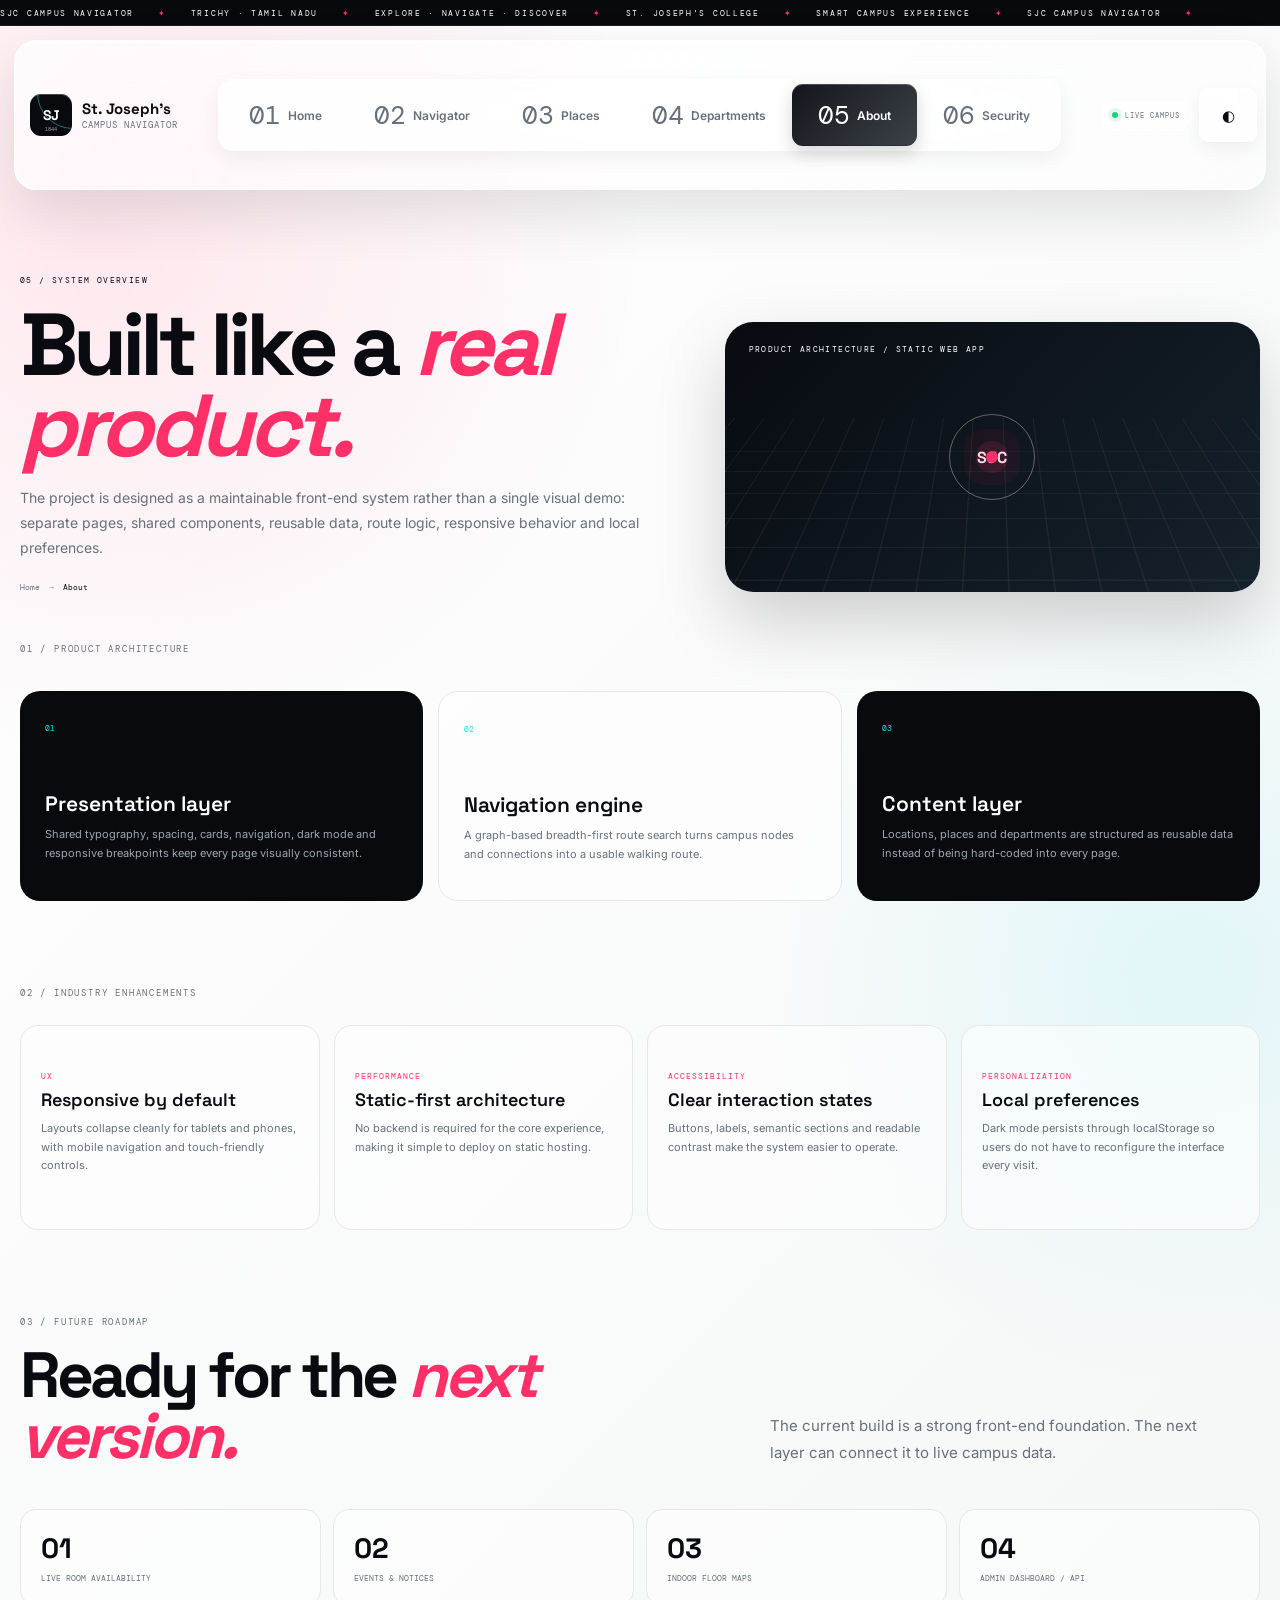
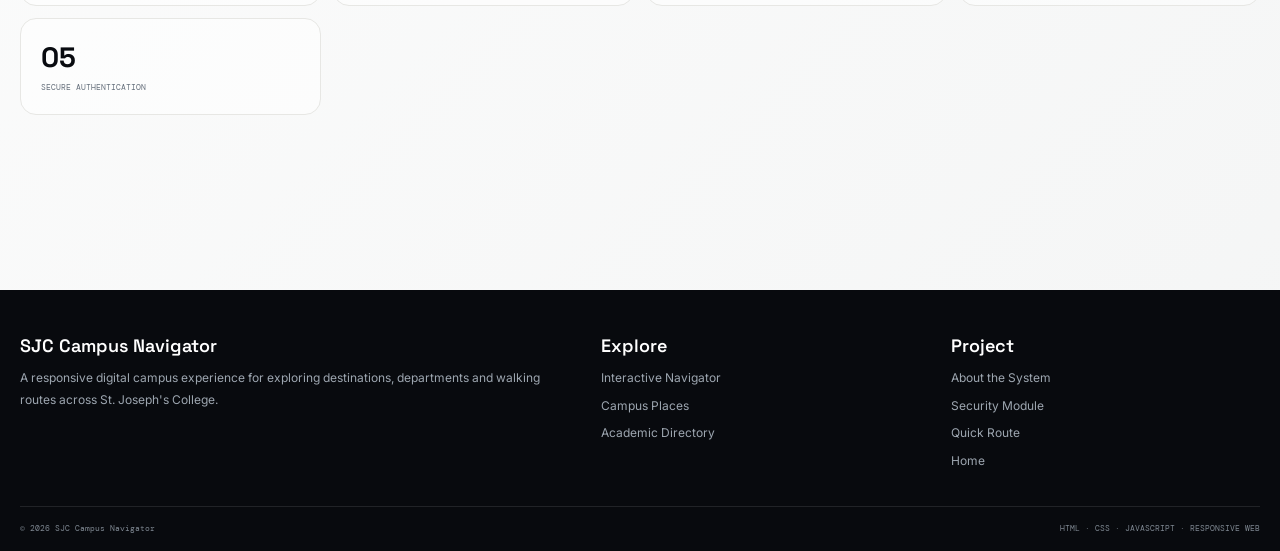
==== commit 5dbf4f6b: "Add files via upload" ====
--- a/about.html
+++ b/about.html
@@ -1,7 +1,7 @@
 <!doctype html><html lang="en"><head><meta charset="UTF-8"><meta name="viewport" content="width=device-width,initial-scale=1.0"><meta name="description" content="SJC Campus Navigator — an interactive digital campus experience for St. Joseph's College, Tiruchirappalli."><link rel="preconnect" href="https://fonts.googleapis.com"><link rel="preconnect" href="https://fonts.gstatic.com" crossorigin><link href="https://fonts.googleapis.com/css2?family=DM+Mono:wght@400;500&family=Inter:wght@400;500;600;700;800&family=Space+Grotesk:wght@400;500;600;700&display=swap" rel="stylesheet"><link rel="stylesheet" href="style.css"><link rel="stylesheet" href="app.css"><title>SJC — About the Navigator</title></head><body><div class="top-strip"><div class="strip-track"><span>SJC CAMPUS NAVIGATOR</span><i>✦</i><span>TRICHY · TAMIL NADU</span><i>✦</i><span>EXPLORE · NAVIGATE · DISCOVER</span><i>✦</i><span>ST. JOSEPH'S COLLEGE</span><i>✦</i><span>SMART CAMPUS EXPERIENCE</span><i>✦</i><span>SJC CAMPUS NAVIGATOR</span><i>✦</i></div></div>
 <header class="site-header"><a href="index.html" class="brand"><div class="brand-mark"><span>SJ</span><small>1844</small></div><div class="brand-copy"><strong>St. Joseph's</strong><span>Campus Navigator</span></div></a>
-<nav class="main-nav"><a href="index.html" data-page="index.html" class="">01 <span>Home</span></a><a href="navigator.html" data-page="navigator.html" class="">02 <span>Navigator</span></a><a href="places.html" data-page="places.html" class="">03 <span>Places</span></a><a href="departments.html" data-page="departments.html" class="">04 <span>Departments</span></a><a href="about.html" data-page="about.html" class="active">05 <span>About</span></a></nav><div class="header-actions"><div class="live-status"><span></span>LIVE CAMPUS</div><button data-theme class="icon-button" aria-label="Toggle theme">◐</button><button class="icon-button mobile-toggle" aria-label="Open menu" aria-expanded="false">☰</button></div></header>
+<nav class="main-nav"><a href="index.html" data-page="index.html" class="">01 <span>Home</span></a><a href="navigator.html" data-page="navigator.html" class="">02 <span>Navigator</span></a><a href="places.html" data-page="places.html" class="">03 <span>Places</span></a><a href="departments.html" data-page="departments.html" class="">04 <span>Departments</span></a><a href="about.html" data-page="about.html" class="active">05 <span>About</span></a><a href="security.html" data-page="security.html">06 <span>Security</span></a></nav><div class="header-actions"><div class="live-status"><span></span>LIVE CAMPUS</div><button data-theme class="icon-button" aria-label="Toggle theme">◐</button><button class="icon-button mobile-toggle" aria-label="Open menu" aria-expanded="false">☰</button></div></header>
 <main class="page-shell"><section class="page-hero"><div class="page-hero-grid"><div><span class="page-kicker">05 / SYSTEM OVERVIEW</span><h1>Built like a <em>real product.</em></h1><p>The project is designed as a maintainable front-end system rather than a single visual demo: separate pages, shared components, reusable data, route logic, responsive behavior and local preferences.</p><div class="breadcrumbs"><a href="index.html">Home</a><b>→</b><span>About</span></div></div><div class="page-hero-art"><span class="art-label">PRODUCT ARCHITECTURE / STATIC WEB APP</span><div class="art-pin">SJC</div></div></div></section>
 <section><span class="section-label">01 / PRODUCT ARCHITECTURE</span><div class="feature-grid"><article class="feature-card"><span class="num">01</span><h3>Presentation layer</h3><p>Shared typography, spacing, cards, navigation, dark mode and responsive breakpoints keep every page visually consistent.</p></article><article class="feature-card light"><span class="num">02</span><h3>Navigation engine</h3><p>A graph-based breadth-first route search turns campus nodes and connections into a usable walking route.</p></article><article class="feature-card"><span class="num">03</span><h3>Content layer</h3><p>Locations, places and departments are structured as reusable data instead of being hard-coded into every page.</p></article></div></section>
 <section style="padding:80px 0 20px"><span class="section-label">02 / INDUSTRY ENHANCEMENTS</span><div class="directory-grid" style="margin-top:25px"><article class="directory-card"><span class="card-category">UX</span><h3>Responsive by default</h3><p>Layouts collapse cleanly for tablets and phones, with mobile navigation and touch-friendly controls.</p></article><article class="directory-card"><span class="card-category">PERFORMANCE</span><h3>Static-first architecture</h3><p>No backend is required for the core experience, making it simple to deploy on static hosting.</p></article><article class="directory-card"><span class="card-category">ACCESSIBILITY</span><h3>Clear interaction states</h3><p>Buttons, labels, semantic sections and readable contrast make the system easier to operate.</p></article><article class="directory-card"><span class="card-category">PERSONALIZATION</span><h3>Local preferences</h3><p>Dark mode persists through localStorage so users do not have to reconfigure the interface every visit.</p></article></div></section>
-<section style="padding:60px 0 40px"><div class="section-heading-row"><div><span class="section-label">03 / FUTURE ROADMAP</span><h2>Ready for the <em>next version.</em></h2></div><p>The current build is a strong front-end foundation. The next layer can connect it to live campus data.</p></div><div class="stats-row"><div class="stat-card"><strong>01</strong><span>Live room availability</span></div><div class="stat-card"><strong>02</strong><span>Events & notices</span></div><div class="stat-card"><strong>03</strong><span>Indoor floor maps</span></div><div class="stat-card"><strong>04</strong><span>Admin dashboard / API</span></div></div></section></main><footer class="app-footer"><div class="app-footer-inner"><div><h3>SJC Campus Navigator</h3><p>A responsive digital campus experience for exploring destinations, departments and walking routes across St. Joseph's College.</p></div><div><h3>Explore</h3><div class="app-footer-links"><a href="navigator.html">Interactive Navigator</a><a href="places.html">Campus Places</a><a href="departments.html">Academic Directory</a></div></div><div><h3>Project</h3><div class="app-footer-links"><a href="about.html">About the System</a><a href="navigator.html?to=library">Quick Route</a><a href="index.html">Home</a></div></div></div><div class="app-footer-bottom"><span>© <span data-year>2026</span> SJC Campus Navigator</span><span>HTML · CSS · JAVASCRIPT · RESPONSIVE WEB</span></div></footer><script src="app.js"></script></body></html>+<section style="padding:60px 0 40px"><div class="section-heading-row"><div><span class="section-label">03 / FUTURE ROADMAP</span><h2>Ready for the <em>next version.</em></h2></div><p>The current build is a strong front-end foundation. The next layer can connect it to live campus data.</p></div><div class="stats-row"><div class="stat-card"><strong>01</strong><span>Live room availability</span></div><div class="stat-card"><strong>02</strong><span>Events & notices</span></div><div class="stat-card"><strong>03</strong><span>Indoor floor maps</span></div><div class="stat-card"><strong>04</strong><span>Admin dashboard / API</span></div><div class="stat-card"><strong>05</strong><span>Secure authentication</span></div></div></section></main><footer class="app-footer"><div class="app-footer-inner"><div><h3>SJC Campus Navigator</h3><p>A responsive digital campus experience for exploring destinations, departments and walking routes across St. Joseph's College.</p></div><div><h3>Explore</h3><div class="app-footer-links"><a href="navigator.html">Interactive Navigator</a><a href="places.html">Campus Places</a><a href="departments.html">Academic Directory</a></div></div><div><h3>Project</h3><div class="app-footer-links"><a href="about.html">About the System</a><a href="security.html">Security Module</a><a href="navigator.html?to=library">Quick Route</a><a href="index.html">Home</a></div></div></div><div class="app-footer-bottom"><span>© <span data-year>2026</span> SJC Campus Navigator</span><span>HTML · CSS · JAVASCRIPT · RESPONSIVE WEB</span></div></footer><script src="app.js"></script></body></html>
--- a/app.css
+++ b/app.css
@@ -73,3 +73,61 @@
 @media(max-width:1050px){.directory-grid{grid-template-columns:repeat(3,1fr)}.page-hero-grid{grid-template-columns:1fr}.page-hero-art{min-height:220px}}
 @media(max-width:800px){.site-header{top:8px}.main-nav{display:none}.site-header .mobile-toggle{display:block}.main-nav.open{display:flex;position:absolute;left:0;right:0;top:70px;flex-direction:column;align-items:stretch;padding:15px;background:rgba(255,255,255,.96);border:1px solid var(--line);border-radius:16px;box-shadow:var(--shadow)}body.dark .main-nav.open{background:rgba(7,16,24,.97)}.main-nav.open a{padding:10px}.page-hero{padding-top:45px}.directory-grid{grid-template-columns:repeat(2,1fr)}.feature-grid{grid-template-columns:1fr}.stats-row{grid-template-columns:repeat(2,1fr)}.app-footer-inner{grid-template-columns:1fr}}
 @media(max-width:520px){.site-header{width:calc(100% - 20px)}.header-actions .live-status{display:none}.brand-copy span{display:none}.page-hero h1{letter-spacing:-3px}.directory-grid{grid-template-columns:1fr}.stats-row{grid-template-columns:1fr 1fr}.utility-bar{align-items:flex-start;flex-direction:column}}
+
+/* =========================================================
+   MODULE 3 — SECURITY LAB
+========================================================= */
+.security-page{padding-bottom:30px}
+.security-grid{display:grid;grid-template-columns:1.35fr .85fr;gap:16px;margin:35px 0}
+.security-card{border:1px solid var(--line);border-radius:22px;padding:26px;background:rgba(255,255,255,.58);box-shadow:var(--shadow-sm)}
+body.dark .security-card{background:rgba(255,255,255,.035)}
+.security-card-main{min-height:520px}
+.security-card-head{display:flex;justify-content:space-between;align-items:flex-start;gap:20px}
+.security-card h2{font:600 clamp(27px,3vw,42px)/1 "Space Grotesk";letter-spacing:-1.8px;margin-top:9px}
+.security-card h2 em{color:var(--app-pink);font-style:italic}
+.security-card h3{font:600 24px "Space Grotesk";margin-top:10px}
+.security-intro{font-size:12px;line-height:1.8;color:var(--muted);margin:15px 0 22px;max-width:760px}
+.security-badge{font:8px "DM Mono";letter-spacing:1px;padding:8px 10px;border:1px solid var(--line);border-radius:999px;color:var(--muted);white-space:nowrap}
+.security-badge.is-ready{border-color:rgba(32,190,130,.45);color:#12845a;background:rgba(32,190,130,.08)}
+.security-form{display:grid;gap:14px}
+.security-form label{font:8px "DM Mono";letter-spacing:1px;color:var(--muted);display:grid;gap:7px}
+.security-form input{width:100%;height:48px;border:1px solid var(--line);border-radius:12px;padding:0 14px;background:rgba(255,255,255,.7);color:var(--ink);outline:none;font:500 13px Inter}
+body.dark .security-form input{background:rgba(255,255,255,.04)}
+.security-form input:focus{border-color:var(--app-pink);box-shadow:0 0 0 3px rgba(255,47,104,.08)}
+.password-wrap{position:relative}
+.password-wrap input{padding-right:70px}
+.password-toggle{position:absolute;right:8px;top:8px;height:32px;border:1px solid var(--line);background:transparent;border-radius:8px;padding:0 9px;color:var(--muted);font:700 8px Inter;cursor:pointer}
+.strength-track{height:6px;border-radius:99px;background:var(--line);overflow:hidden;margin-top:-4px}
+.strength-track span{display:block;height:100%;width:0;background:var(--app-pink);transition:width .25s ease}
+.strength-meta{display:flex;justify-content:space-between;font:8px "DM Mono";color:var(--muted);margin-top:-7px}
+.strength-meta strong{color:var(--ink)}
+.check-row{display:flex!important;grid-template-columns:none!important;align-items:flex-start;gap:9px!important;font:9px Inter!important;letter-spacing:0!important;line-height:1.5;color:var(--muted)!important}
+.check-row input{width:16px;height:16px;margin-top:1px;accent-color:var(--app-pink)}
+.security-submit{width:100%;justify-content:center;margin-top:4px}
+.security-message{min-height:40px;margin-top:12px;padding:10px 12px;border-radius:10px;font-size:10px;line-height:1.6;color:var(--muted)}
+.security-message.success{color:#117c55;background:rgba(32,190,130,.08);border:1px solid rgba(32,190,130,.22)}
+.security-message.error{color:#b32348;background:rgba(255,47,104,.08);border:1px solid rgba(255,47,104,.18)}
+.login-result{display:flex;gap:9px;align-items:flex-start;padding:14px;border-radius:12px;background:rgba(0,0,0,.035);color:var(--muted);font-size:10px;line-height:1.6;margin-top:4px}
+body.dark .login-result{background:rgba(255,255,255,.035)}
+.result-dot{width:8px;height:8px;border-radius:50%;background:#a7afb8;margin-top:4px;flex:0 0 auto}
+.login-result.success{color:#117c55;background:rgba(32,190,130,.08)}
+.login-result.success .result-dot{background:#20be82}
+.login-result.error{color:#b32348;background:rgba(255,47,104,.08)}
+.login-result.error .result-dot{background:var(--app-pink)}
+.security-logout{margin-top:12px}
+.security-explainer{padding:70px 0 20px}
+.security-flow{display:grid;grid-template-columns:repeat(5,1fr);gap:10px;margin-top:30px}
+.security-flow>div{border:1px solid var(--line);border-radius:16px;padding:18px;min-height:160px;background:rgba(255,255,255,.45)}
+body.dark .security-flow>div{background:rgba(255,255,255,.035)}
+.security-flow span{font:8px "DM Mono";color:var(--app-cyan)}
+.security-flow strong{display:block;font:600 18px "Space Grotesk";margin-top:30px}
+.security-flow p{font-size:10px;line-height:1.6;color:var(--muted);margin-top:7px}
+.security-spec-grid{display:grid;grid-template-columns:1fr 1fr;gap:16px;margin-top:25px}
+.security-list{list-style:none;margin-top:18px;display:grid;gap:9px}
+.security-list li{font-size:11px;color:var(--muted);line-height:1.5;padding-left:18px;position:relative}
+.security-list li:before{content:"✓";position:absolute;left:0;color:var(--app-pink);font-weight:800}
+.security-card code{font-family:"DM Mono";font-size:9px;color:var(--app-pink)}
+.warning-box{margin-top:18px;border:1px solid rgba(255,47,104,.2);background:rgba(255,47,104,.07);border-radius:12px;padding:14px;font-size:10px;line-height:1.7;color:var(--muted)}
+.warning-box strong{color:var(--app-pink)}
+@media(max-width:900px){.security-grid,.security-spec-grid{grid-template-columns:1fr}.security-flow{grid-template-columns:repeat(2,1fr)}}
+@media(max-width:520px){.security-card-head{flex-direction:column}.security-flow{grid-template-columns:1fr}}
